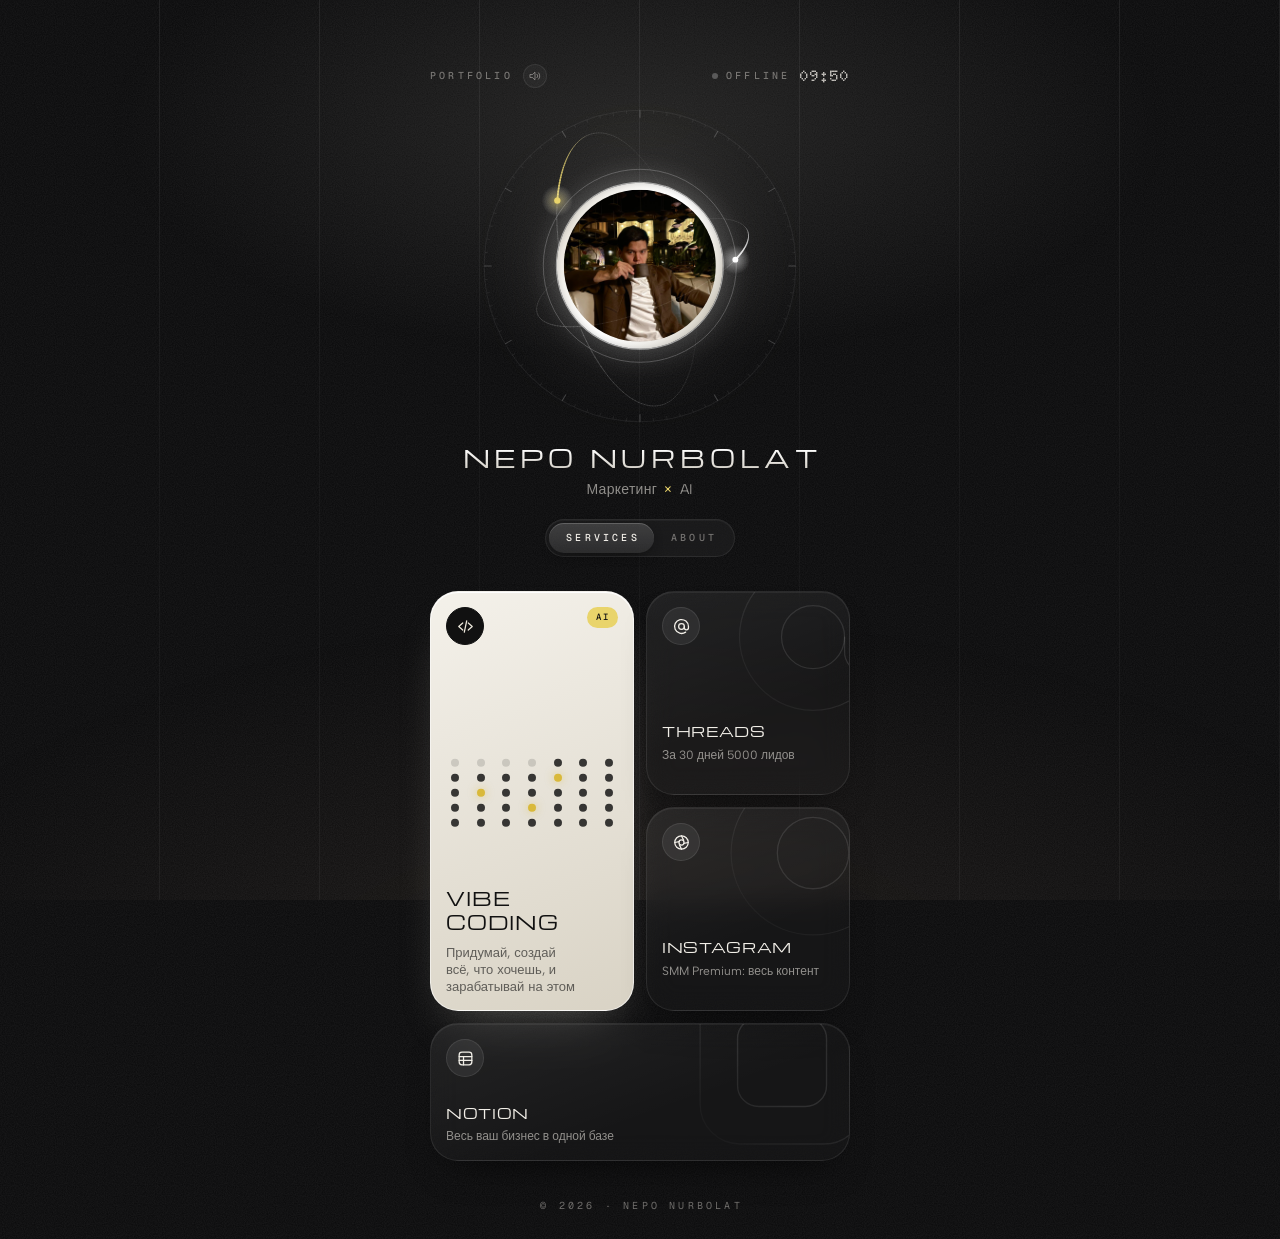
==== public/index.html @ 832c1e60 "Add Cloudflare static-assets config, move site to public/ Co-Authored-By: Claude Opus 5.5 <noreply@a" ====
<!DOCTYPE html>
<html lang="en">
<head>
<meta charset="utf-8">
<meta name="viewport" content="width=device-width, initial-scale=1, viewport-fit=cover">
<meta name="theme-color" content="#0a0a0b">
<title>NEPO NURBOLAT</title>
<meta name="description" content="Маркетолог × визуал-инженер. Threads, Instagram, Notion и Vibe Coding — кейсы, услуги и цены.">
<meta property="og:title" content="NEPO NURBOLAT — маркетинг × AI">
<meta property="og:description" content="Threads, Instagram, Notion и Vibe Coding. Кейсы: Jeweltas, Sultan Cafe, PSN Market, Alem Games.">
<meta name="apple-mobile-web-app-capable" content="yes">
<meta name="apple-mobile-web-app-status-bar-style" content="black-translucent">
<link rel="preconnect" href="https://fonts.googleapis.com">
<link rel="preconnect" href="https://fonts.gstatic.com" crossorigin>
<link href="https://fonts.googleapis.com/css2?family=Doto:wght@600;800&display=swap" rel="stylesheet">
<link href="https://fonts.googleapis.com/css2?family=Albert+Sans:wght@400;500&family=Geist+Mono:wght@400;500&family=Michroma&family=Unbounded:wght@300;400&display=swap" rel="stylesheet">
<style>
  :root{
    --bg:#0a0a0b;
    --ink:#f2efe8;
    --ink-2:rgba(242,239,232,.56);
    --ink-3:rgba(242,239,232,.42);
    --line:rgba(255,255,255,.075);
    --cream:#ece7da;
    --gold:#e9d46b;
    --r:28px;
  }
  *{box-sizing:border-box;margin:0;padding:0}
  [hidden]{display:none!important}
  html,body{background:var(--bg);color:var(--ink)}
  body{
    font-family:"Albert Sans",system-ui,sans-serif;
    min-height:100svh;
    -webkit-font-smoothing:antialiased;
    overflow-x:hidden;
    -webkit-tap-highlight-color:transparent;
  }
  /* backdrop: vertical hairlines + warm glow + grain */
  .bg{position:fixed;inset:0;pointer-events:none;z-index:0}
  .bg::before{
    content:"";position:absolute;inset:0;
    background:
      radial-gradient(60% 38% at 50% 14%, rgba(236,231,218,.10), transparent 70%),
      radial-gradient(90% 60% at 50% 110%, rgba(110,92,78,.16), transparent 70%);
  }
  .bg::after{
    content:"";position:absolute;inset:0;
    background-image:repeating-linear-gradient(90deg, transparent 0 calc(12.5% - 1px), var(--line) calc(12.5% - 1px) 12.5%);
    mask-image:linear-gradient(180deg, rgba(0,0,0,.9), rgba(0,0,0,.35) 60%, rgba(0,0,0,.7));
    -webkit-mask-image:linear-gradient(180deg, rgba(0,0,0,.9), rgba(0,0,0,.35) 60%, rgba(0,0,0,.7));
  }
  .grain{
    position:fixed;inset:-50%;z-index:1;pointer-events:none;opacity:.07;
    background-image:url("data:image/svg+xml;utf8,<svg xmlns='http://www.w3.org/2000/svg' width='160' height='160'><filter id='n'><feTurbulence type='fractalNoise' baseFrequency='.9' numOctaves='2' stitchTiles='stitch'/><feColorMatrix values='0 0 0 0 1  0 0 0 0 1  0 0 0 0 1  0 0 0 1 0'/></filter><rect width='100%' height='100%' filter='url(%23n)'/></svg>");
  }

  main{
    position:relative;z-index:2;
    width:100%;max-width:460px;margin:0 auto;
    padding:calc(env(safe-area-inset-top) + 28px) 20px calc(env(safe-area-inset-bottom) + 28px);
    display:flex;flex-direction:column;align-items:center;
  }

  .topbar{
    width:100%;display:flex;justify-content:space-between;align-items:center;
    font:500 10px/1 "Geist Mono",monospace;letter-spacing:.32em;color:var(--ink-3);
    text-transform:uppercase;
  }
  .live{display:flex;align-items:center;gap:8px}
  .live i{width:6px;height:6px;border-radius:50%;background:var(--gold);box-shadow:0 0 10px var(--gold);animation:pulse 2.4s ease-in-out infinite;transition:background .4s, box-shadow .4s}
  .live.off i{background:rgba(255,255,255,.25);box-shadow:none;animation:none}
  .clock{font-family:"Doto","Geist Mono",monospace;font-weight:800;font-size:15px;letter-spacing:.06em;color:var(--ink);margin-left:2px;line-height:1}
  .clock b{font-weight:800;transition:opacity .2s}
  .clock b.dim{opacity:.2}
  @keyframes pulse{50%{opacity:.35}}

  /* ---------- orbit stage ---------- */
  .stage{
    position:relative;width:min(300px,82vw);aspect-ratio:1;margin:18px 0 6px;
  }
  .stage canvas{position:absolute;inset:0;width:100%;height:100%}
  #orbBack{z-index:1}
  #orbFront{z-index:3;pointer-events:none}
  .dial{position:absolute;inset:0;z-index:0;animation:spin 90s linear infinite;opacity:.9}
  @keyframes spin{to{transform:rotate(360deg)}}

  .halo{
    position:absolute;z-index:2;left:50%;top:50%;
    width:52%;aspect-ratio:1;transform:translate(-50%,-50%);
    border-radius:50%;
    padding:7px;
    background:conic-gradient(from 210deg, #ffffff, #e9e5dc 25%, #ffffff 50%, #d9d4c8 75%, #ffffff);
    box-shadow:
      0 0 0 1px rgba(255,255,255,.55),
      0 0 34px rgba(255,255,255,.28),
      0 0 90px rgba(236,231,218,.16),
      inset 0 0 6px rgba(0,0,0,.18);
  }
  .halo::after{ /* soft breathing bloom */
    content:"";position:absolute;inset:-14px;border-radius:50%;
    border:1px solid rgba(255,255,255,.22);
    animation:breathe 4.8s ease-in-out infinite;
  }
  @keyframes breathe{0%,100%{transform:scale(1);opacity:.7}50%{transform:scale(1.06);opacity:.15}}
  .avatar{
    width:100%;height:100%;border-radius:50%;display:block;object-fit:cover;
    box-shadow:inset 0 0 0 1px rgba(0,0,0,.25);
    background:#1a1a1a;
  }

  /* ---------- name ---------- */
  h1{
    font-family:"Michroma",sans-serif;font-weight:400;
    font-size:clamp(19px,5.6vw,24px);letter-spacing:.2em;
    text-align:center;line-height:1.3;margin-top:10px;
    padding-left:.2em; /* optical centre for tracking */
    background:linear-gradient(180deg,#ffffff 20%,#cfcac0);
    -webkit-background-clip:text;background-clip:text;color:transparent;
  }
  .tagline{margin-top:10px;font:400 14px/1 "Albert Sans",sans-serif;color:var(--ink-2);letter-spacing:.02em}
  .tagline span{color:var(--gold);margin:0 3px}
  .caption{
    margin-top:12px;font:400 10px/1 "Geist Mono",monospace;letter-spacing:.5em;
    color:var(--ink-3);text-transform:uppercase;padding-left:.5em;
  }

  /* ---------- tiles ---------- */
  .grid{
    width:100%;margin-top:34px;
    display:grid;grid-template-columns:1fr 1fr;gap:12px;
  }
  .tile{
    --x:50%;--y:50%;
    position:relative;aspect-ratio:1;border-radius:var(--r);
    padding:15px;display:flex;flex-direction:column;justify-content:space-between;
    text-decoration:none;color:var(--ink);overflow:hidden;isolation:isolate;
    background:linear-gradient(160deg, rgba(255,255,255,.075), rgba(255,255,255,.018) 60%);
    border:1px solid rgba(255,255,255,.085);
    box-shadow:inset 0 1px 0 rgba(255,255,255,.06), 0 20px 40px -24px rgba(0,0,0,.8);
    backdrop-filter:blur(14px);-webkit-backdrop-filter:blur(14px);
    transition:transform .35s cubic-bezier(.2,.8,.2,1), border-color .35s, background .35s;
    opacity:0;transform:translateY(14px);
  }
  .tile.in{opacity:1;transform:none;transition:opacity .7s ease, transform .7s cubic-bezier(.2,.8,.2,1), border-color .35s}
  .tile::before{ /* pointer spotlight */
    content:"";position:absolute;inset:0;z-index:-1;opacity:0;transition:opacity .35s;
    background:radial-gradient(180px circle at var(--x) var(--y), rgba(255,255,255,.10), transparent 60%);
  }
  .tile:hover::before{opacity:1}
  .tile:hover{border-color:rgba(255,255,255,.18)}
  .tile:active{transform:scale(.97);transition-duration:.12s}
  .tile:focus-visible{outline:1px solid var(--gold);outline-offset:3px}

  .t-top{display:flex;justify-content:space-between;align-items:flex-start}
  .ico{
    width:38px;height:38px;border-radius:50%;display:grid;place-items:center;
    background:rgba(255,255,255,.07);border:1px solid rgba(255,255,255,.09);
  }
  .ico svg{width:19px;height:19px;stroke:currentColor;fill:none;stroke-width:1.6;stroke-linecap:round;stroke-linejoin:round}
  .idx{font:500 9.5px/1 "Geist Mono",monospace;letter-spacing:.1em}

  .t-bot{display:flex;flex-direction:column;align-items:flex-start;position:relative}
  .desc{display:block;margin-top:7px;font:400 12px/1.32 "Albert Sans",sans-serif;color:var(--ink-2);text-wrap:balance;max-width:96%;min-height:2.64em}
  
  .pat{
    position:absolute;z-index:-1;pointer-events:none;
    width:104%;aspect-ratio:1;right:-34%;top:-30%;
    fill:none;stroke:rgba(255,255,255,.11);stroke-width:1.2;stroke-linecap:round;stroke-linejoin:round;
    -webkit-mask-image:radial-gradient(circle at 70% 30%, #000 42%, transparent 80%);
    mask-image:radial-gradient(circle at 70% 30%, #000 42%, transparent 80%);
    transition:transform 1s cubic-bezier(.2,.8,.2,1), stroke .5s;
  }
  .tile:hover .pat{transform:rotate(-6deg) scale(1.04);stroke:rgba(255,255,255,.2)}
  .tr{display:flex;align-items:center;gap:6px}
  .name{display:block;white-space:nowrap;font-family:"Michroma",sans-serif;font-size:clamp(11px,3.2vw,13.5px);letter-spacing:.05em;line-height:1.3;text-transform:uppercase}
  .go{
    flex:none;width:30px;height:30px;border-radius:50%;display:grid;place-items:center;
    border:1px solid rgba(255,255,255,.14);transition:transform .35s cubic-bezier(.2,.8,.2,1), background .35s;
  }
  .go svg{width:12px;height:12px;stroke:currentColor;stroke-width:1.6;fill:none}
  .tile:hover .go{transform:rotate(45deg);background:rgba(255,255,255,.08)}

  /* accent tile */
  /* bento */
  .tile.hero{grid-row:span 2;aspect-ratio:auto}
  .tile.hero .name{font-size:clamp(15px,4.6vw,19px);line-height:1.25;white-space:normal}
  .tile.hero .desc{font-size:13px;margin-top:10px}
  .matrix{
    position:absolute;left:15px;right:15px;top:50%;transform:translateY(-62%);
    display:grid;grid-template-columns:repeat(7,1fr);gap:7px;justify-items:center;pointer-events:none;
  }
  .matrix i{width:8px;height:8px;border-radius:50%;background:rgba(17,17,17,.14);transition:background .6s, box-shadow .6s}
  .matrix i.dk.on, .matrix i.on{background:#d9b93a;box-shadow:0 0 8px rgba(217,185,58,.55)}
  .matrix i.dk{background:rgba(17,17,17,.82)}
  .tile.wide{grid-column:span 2;aspect-ratio:auto;min-height:138px}
  .tile.wide .pat{width:56%;right:-12%;top:-58%}
  .tile.wide .desc{min-height:0}
  .tile.accent{
    background:linear-gradient(160deg,#f4f1ea,#d9d3c5);
    color:#111;border-color:rgba(255,255,255,.6);
    box-shadow:inset 0 1px 0 #fff, 0 24px 50px -24px rgba(236,231,218,.35);
  }
  .tile.accent .ico{background:#111;color:var(--cream);border-color:#111}
  .tile.accent .desc{color:rgba(17,17,17,.62)}
  .tile.accent .go{border-color:rgba(17,17,17,.2)}
  .tile.accent:hover .go{background:#111;color:var(--cream)}
  .tile.accent::before{background:radial-gradient(180px circle at var(--x) var(--y), rgba(255,255,255,.7), transparent 60%)}
  .pill{
    font:500 9px/1 "Geist Mono",monospace;letter-spacing:.14em;text-transform:uppercase;
    background:var(--gold);color:#111;padding:6px 9px;border-radius:99px;
  }


  /* ---------- segmented control ---------- */
  .seg{
    position:relative;margin-top:22px;display:inline-flex;padding:3px;border-radius:99px;
    background:rgba(255,255,255,.04);border:1px solid rgba(255,255,255,.08);
    box-shadow:inset 0 1px 0 rgba(255,255,255,.04);
    backdrop-filter:blur(14px);-webkit-backdrop-filter:blur(14px);
  }
  .seg button{
    position:relative;z-index:1;appearance:none;border:0;background:none;cursor:pointer;
    font:500 10px/1 "Geist Mono",monospace;letter-spacing:.32em;text-transform:uppercase;
    color:var(--ink-3);padding:10px 14px 10px calc(14px + .32em);border-radius:99px;
    transition:color .4s;
  }
  .seg button[aria-selected="true"]{color:var(--ink)}
  .seg button:focus-visible{outline:1px solid var(--gold);outline-offset:2px}
  .seg-thumb{
    position:absolute;z-index:0;top:3px;bottom:3px;left:0;border-radius:99px;
    background:linear-gradient(180deg,rgba(255,255,255,.16),rgba(255,255,255,.08));
    box-shadow:inset 0 1px 0 rgba(255,255,255,.18), 0 4px 14px -6px rgba(0,0,0,.8);
    transition:transform .5s cubic-bezier(.3,1.2,.4,1), width .5s cubic-bezier(.3,1.2,.4,1);
  }

  /* ---------- about ---------- */
  .about{width:100%;margin-top:34px}
  .grid.fade, .about.fade{animation:viewIn .55s cubic-bezier(.2,.8,.2,1) both}
  @keyframes viewIn{from{opacity:0;transform:translateY(10px) scale(.985)}to{opacity:1;transform:none}}
  .about-card{
    border-radius:var(--r);padding:22px 20px 20px;
    background:linear-gradient(160deg, rgba(255,255,255,.075), rgba(255,255,255,.018) 60%);
    border:1px solid rgba(255,255,255,.085);
    box-shadow:inset 0 1px 0 rgba(255,255,255,.06), 0 20px 40px -24px rgba(0,0,0,.8);
  }
  .a-label{font:500 10px/1 "Geist Mono",monospace;letter-spacing:.32em;text-transform:uppercase;color:var(--ink-3)}
  .a-text{margin-top:14px;font:400 15px/1.5 "Albert Sans",sans-serif;color:var(--ink);text-wrap:pretty}
  .minis{margin-top:20px;display:grid;grid-template-columns:repeat(4,1fr);gap:8px}
  .mini{
    aspect-ratio:1;border-radius:18px;display:flex;flex-direction:column;align-items:center;justify-content:center;gap:8px;
    text-decoration:none;color:var(--ink);
    background:rgba(255,255,255,.05);border:1px solid rgba(255,255,255,.08);
    transition:transform .3s cubic-bezier(.2,.8,.2,1), border-color .3s;
  }
  .mini svg{width:18px;height:18px;stroke:currentColor;fill:none;stroke-width:1.6;stroke-linecap:round;stroke-linejoin:round}
  .mini span{font:500 8.5px/1 "Geist Mono",monospace;letter-spacing:.12em;text-transform:uppercase;color:var(--ink-2)}
  .mini:hover{border-color:rgba(255,255,255,.2)}
  .mini:active{transform:scale(.94)}
  .mini.accent{background:linear-gradient(160deg,#f4f1ea,#d9d3c5);color:#111;border-color:rgba(255,255,255,.6)}
  .mini.accent span{color:rgba(17,17,17,.6)}


  /* ================= THREADS VIEW ================= */
  .tview{
    position:fixed;inset:0;z-index:20;overflow-y:auto;-webkit-overflow-scrolling:touch;
    color:var(--ink);font-family:"Albert Sans",system-ui,sans-serif;
    background:
      radial-gradient(60% 30% at 50% 0%, rgba(236,231,218,.08), transparent 70%),
      repeating-linear-gradient(90deg, transparent 0 calc(12.5% - 1px), rgba(255,255,255,.045) calc(12.5% - 1px) 12.5%),
      var(--bg);
    animation:tvIn .45s ease both;
  }
  .tview.out{animation:tvOut .4s cubic-bezier(.4,0,.6,1) both}
  @keyframes tvIn{from{opacity:0}to{opacity:1}}
  @keyframes tvOut{to{opacity:0;transform:scale(1.03)}}
  body.locked{overflow:hidden}
  .tv-inner{max-width:460px;margin:0 auto;padding:0 20px}

  .tv-top{display:flex;align-items:center;gap:10px;padding-top:calc(env(safe-area-inset-top) + 24px)}
  .tv-back,.tv-plus{
    flex:none;width:46px;height:46px;border-radius:50%;display:grid;place-items:center;cursor:pointer;color:var(--ink);
    background:rgba(255,255,255,.05);border:1px solid rgba(255,255,255,.09);
    box-shadow:inset 0 1px 0 rgba(255,255,255,.05);
    backdrop-filter:blur(14px);-webkit-backdrop-filter:blur(14px);transition:transform .2s;
  }
  .tv-plus{background:linear-gradient(160deg,#f4f1ea,#d9d3c5);color:#111;border-color:rgba(255,255,255,.6);box-shadow:inset 0 1px 0 #fff}
  .tv-back:active,.tv-plus:active{transform:scale(.92)}
  .tv-back svg,.tv-plus svg,.tv-search svg{width:18px;height:18px;stroke:currentColor;fill:none;stroke-width:1.7;stroke-linecap:round;stroke-linejoin:round}
  .tv-search{
    flex:1;min-width:0;display:flex;align-items:center;gap:10px;height:46px;padding:0 16px;border-radius:99px;
    background:rgba(255,255,255,.05);border:1px solid rgba(255,255,255,.09);color:var(--ink-3);
    backdrop-filter:blur(14px);-webkit-backdrop-filter:blur(14px);
  }
  .tv-search input{flex:1;min-width:0;background:none;border:0;outline:0;color:var(--ink);font:400 15px "Albert Sans",sans-serif}
  .tv-search input::placeholder{color:var(--ink-3)}

  .tv-hero{
    position:relative;overflow:hidden;isolation:isolate;margin-top:16px;
    border-radius:var(--r);padding:22px 20px 20px;
    background:linear-gradient(160deg, rgba(255,255,255,.075), rgba(255,255,255,.018) 60%);
    border:1px solid rgba(255,255,255,.085);
    box-shadow:inset 0 1px 0 rgba(255,255,255,.06), 0 20px 40px -24px rgba(0,0,0,.8);
  }
  .tv-hero{background:#111112}
  .tv-hero::before{ /* glass sheen on an opaque base: background lines don't show through */
    content:"";position:absolute;inset:0;z-index:-1;border-radius:inherit;
    background:linear-gradient(160deg, rgba(255,255,255,.07), rgba(255,255,255,.012) 60%);
  }
  .tv-hero .pat{width:72%;right:-20%;top:-26%;opacity:.55}
  .tv-kicker,.tv-meta{position:relative}
  .liquid{position:absolute;inset:0;z-index:-2;overflow:hidden;border-radius:inherit;filter:blur(44px)}
  .liquid b{position:absolute;border-radius:50%;mix-blend-mode:screen;will-change:transform}
  .liquid b:nth-child(1){width:70%;height:70%;left:-15%;top:-20%;background:rgba(236,231,218,.09);animation:blobA 22s ease-in-out infinite}
  .liquid b:nth-child(2){width:55%;height:60%;right:-10%;top:10%;background:rgba(233,212,107,.07);animation:blobB 26s ease-in-out infinite}
  .liquid b:nth-child(3){width:65%;height:55%;left:20%;bottom:-25%;background:rgba(140,112,90,.2);animation:blobC 30s ease-in-out infinite}
  .liquid b:nth-child(4){width:35%;height:35%;left:45%;top:35%;background:rgba(255,255,255,.04);animation:blobB 18s ease-in-out infinite reverse}
  @keyframes blobA{0%,100%{transform:translate(0,0) scale(1)}33%{transform:translate(30%,18%) scale(1.15)}66%{transform:translate(8%,40%) scale(.9)}}
  @keyframes blobB{0%,100%{transform:translate(0,0) scale(1)}40%{transform:translate(-40%,30%) scale(1.2)}75%{transform:translate(-15%,-10%) scale(.85)}}
  @keyframes blobC{0%,100%{transform:translate(0,0) scale(1)}30%{transform:translate(-25%,-30%) scale(1.1)}70%{transform:translate(20%,-12%) scale(1.25)}}
  @media (prefers-reduced-motion:reduce){.liquid b{animation:none}}
  .t-list{margin-top:7px;padding:0;list-style:none;display:flex;flex-direction:column;gap:10px}
  .t-list li{position:relative;padding-left:16px;font-size:15px;line-height:1.5;color:rgba(242,239,232,.86)}
  .t-list li::before{content:"";position:absolute;left:0;top:.62em;width:6px;height:6px;border-radius:50%;background:var(--gold)}
  .tv-kicker{display:flex;align-items:center;gap:8px;font:500 10px/1 "Geist Mono",monospace;letter-spacing:.32em;text-transform:uppercase;color:var(--ink-3)}
  .tv-kicker i{width:6px;height:6px;border-radius:50%;background:var(--gold);box-shadow:0 0 10px var(--gold);animation:pulse 2.4s ease-in-out infinite}
  .tv-title{position:relative;margin-top:56px;font-family:"Michroma","Unbounded",sans-serif;font-weight:400;font-size:clamp(26px,8vw,34px);line-height:1.2;letter-spacing:.04em;text-transform:uppercase;color:var(--ink)}
  .tv-title span{display:block;color:var(--ink-3)}
  .tv-meta{margin-top:22px;display:flex;align-items:center;gap:10px 12px;flex-wrap:wrap}
  .tv-stack{flex:none;display:flex}
  .tv-stack img{width:28px;height:28px;border-radius:50%;object-fit:cover;border:1.5px solid #111112;box-shadow:0 0 0 1px rgba(255,255,255,.18);margin-left:-8px;background:#1a1a1a}
  .tv-stack img:first-child{margin-left:0}
  .tv-count{display:flex;align-items:center;gap:7px;white-space:nowrap;font:500 9.5px/1 "Geist Mono",monospace;letter-spacing:.08em;text-transform:uppercase;color:var(--ink-2)}
  .tv-count i{width:4px;height:4px;border-radius:50%;background:var(--gold)}

  .tv-feed{margin-top:8px;padding-bottom:calc(env(safe-area-inset-bottom) + 34px)}
  .t-post{display:flex;gap:14px;padding:22px 0 18px;border-bottom:1px solid var(--line)}
  .t-av{position:relative;flex:none;width:44px;height:44px}
  .t-av img{width:100%;height:100%;border-radius:50%;object-fit:cover;display:block;border:2px solid #f2efe8;box-shadow:0 0 14px rgba(255,255,255,.14);background:#1a1a1a}
  .t-av em{position:absolute;right:-4px;bottom:-4px;width:18px;height:18px;border-radius:50%;display:grid;place-items:center;
    background:linear-gradient(160deg,#f4f1ea,#d9d3c5);border:2px solid var(--bg);font:600 12px/1 "Albert Sans";color:#111;font-style:normal}
  .t-body{flex:1;min-width:0}
  .t-body header{display:flex;align-items:baseline;gap:9px}
  .t-body header b{font-size:15px;font-weight:500;color:var(--ink)}
  .t-body header span{font:400 11px/1 "Geist Mono",monospace;letter-spacing:.06em;color:var(--ink-3)}
  .t-more{margin-left:auto;background:none;border:0;color:var(--ink-3);font-size:11px;letter-spacing:1px;cursor:pointer}
  .t-body p{margin-top:7px;font-size:15px;line-height:1.5;color:rgba(242,239,232,.86)}
  .t-body p.t-tags{margin-top:10px;font:400 11.5px/1.4 "Geist Mono",monospace;letter-spacing:.04em;color:var(--ink-3)}
  .t-media{display:flex;gap:10px;margin:14px -20px 0 0;padding-right:20px;overflow-x:auto;scrollbar-width:none;scroll-snap-type:x mandatory}
  .t-media::-webkit-scrollbar{display:none}
  .m-card{
    flex:none;width:150px;height:190px;border-radius:22px;scroll-snap-align:start;
    display:flex;align-items:center;justify-content:center;gap:6px;overflow:hidden;position:relative;
    background:linear-gradient(160deg, rgba(255,255,255,.075), rgba(255,255,255,.018) 60%);
    border:1px solid rgba(255,255,255,.085);
  }
  .m-card.duo{width:176px}
  .m-card.dark{flex-direction:column}
  .ph{width:104px;height:160px;border-radius:18px;background:#f2efe8;border:3px solid #0a0a0b;padding:9px 7px;display:flex;flex-direction:column;gap:6px;color:#111;transform:rotate(-4deg);overflow:hidden;box-shadow:0 14px 30px -12px rgba(0,0,0,.8)}
  .ph.sm{width:68px;height:124px;border-width:2px;border-radius:13px;padding:6px 5px;transform:none}
  .ph-row{display:flex;gap:4px;min-width:0;flex:none;align-items:flex-start}
  .ph-stat{flex:1;min-width:0;overflow:hidden;background:#fff;border-radius:8px;padding:5px}
  .ph-stat b{display:block;line-height:1.1;font-size:13px;font-weight:600;font-family:"Michroma",sans-serif;font-weight:400}
  .ph.sm .ph-stat{padding:4px}
  .ph.sm .ph-stat b{font-size:8px}
  .ph-task{display:flex;align-items:center;gap:4px;background:#fff;border-radius:7px;padding:5px}
  .ph-task i{width:5px;height:5px;border-radius:50%;flex:none}
  .ph-task span{font-size:5.5px;line-height:1.2}
  .ph-nav{margin-top:auto;display:flex;align-items:center;gap:6px;background:#fff;border-radius:9px;padding:4px 6px}
  .ph-nav span{width:6px;height:6px;border-radius:2px;background:#d9d3c5}
  .ph-nav em{margin-left:auto;width:13px;height:13px;border-radius:50%;background:#111;color:#f2efe8;font-size:8px;font-style:normal;display:grid;place-items:center}
  .m-pill{position:absolute;top:20px;left:14px;right:14px;padding:9px 10px;border-radius:12px;background:rgba(255,255,255,.06);border:1px solid rgba(255,255,255,.08);font:500 9px/1 "Geist Mono",monospace;letter-spacing:.1em;text-transform:uppercase;color:var(--ink-2)}
  .m-glow{position:absolute;bottom:-30px;left:10px;right:10px;height:90px;border-radius:24px}
  .m-glow.pink{background:linear-gradient(160deg,#f4f1ea,#d9d3c5)}
  .m-glow.lime{background:linear-gradient(160deg,#f1dd7a,#c9a92e);bottom:-20px;height:120px}
  .m-dots{display:flex;gap:6px}
  .m-dots i{width:9px;height:9px;border-radius:50%;border:1px solid rgba(255,255,255,.3)}
  .m-dots i.on{background:var(--gold);border-color:var(--gold);box-shadow:0 0 8px rgba(233,212,107,.6)}
  .m-card small{font:500 9px/1 "Geist Mono",monospace;letter-spacing:.14em;text-transform:uppercase;color:var(--ink-3);margin-top:12px}

  .ph-h{display:flex;align-items:baseline;justify-content:space-between;gap:4px;padding:0 2px}
  .ph-h b{font:400 8px/1.2 "Michroma","Unbounded",sans-serif;letter-spacing:.02em}
  .ph-h span{font:500 5.5px/1 "Geist Mono",monospace;color:#8a8478;text-transform:uppercase;letter-spacing:.08em}
  .ph-stat small{display:block;margin-top:2px;font:500 5.5px/1.1 "Geist Mono",monospace;color:#8a8478;text-transform:uppercase;letter-spacing:.04em}
  .ph-task em{flex:none;width:7px;height:7px;border-radius:2px;border:1px solid #c9c2b2;font-size:5px;line-height:6px;text-align:center;font-style:normal;color:#111}
  .ph-task.done em{background:#e9d46b;border-color:#e9d46b}
  .ph-task.done span{color:#8a8478}
  .ph-post{display:flex;gap:4px;align-items:center}
  .ph-ava{width:12px;height:12px;border-radius:50%;background:linear-gradient(135deg,#6e5c4e,#111);flex:none;box-shadow:0 0 0 1px #fff}
  .ph-post div{flex:1;display:flex;flex-direction:column;gap:2px}
  .ph-post i,.ph-lines i{display:block;height:3px;border-radius:2px;background:#d9d3c5}
  .ph-post i.s,.ph-lines i.s{width:60%}
  .ph-lines{display:flex;flex-direction:column;gap:3px;padding:2px 1px}
  .ph-bub{max-width:88%;padding:4px 5px;border-radius:7px;font-size:5.5px;line-height:1.25}
  .ph-bub.in{background:#fff;align-self:flex-start;border-bottom-left-radius:2px}
  .ph-bub.out{background:#111;color:#f2efe8;align-self:flex-end;border-bottom-right-radius:2px}
  .ph-cal{display:grid;grid-template-columns:repeat(6,1fr);gap:4px;padding:6px 4px;background:#fff;border-radius:8px;justify-items:center}
  .ph-cal i{width:7px;height:7px;border-radius:50%;background:#e7e2d6}
  .ph-cal i.on{background:#111}
  .ph-cal i.on:nth-child(22){background:#e9d46b;box-shadow:0 0 5px rgba(233,212,107,.8)}
  .m-card.stat{flex-direction:column;align-items:flex-start;justify-content:flex-end;padding:18px;width:150px;
    background:linear-gradient(160deg,#f4f1ea,#d9d3c5);border-color:rgba(255,255,255,.6);color:#111}
  .m-card.stat b{font:400 26px/1 "Michroma",sans-serif;letter-spacing:.01em}
  .m-card.stat span{margin-top:8px;font:500 9px/1.35 "Geist Mono",monospace;letter-spacing:.1em;text-transform:uppercase;color:rgba(17,17,17,.6)}

  @property --ang{syntax:'<angle>';inherits:false;initial-value:0deg}
  .tv-btns{position:relative;margin-top:22px;display:grid;grid-template-columns:1fr 1fr;gap:8px}
  .hb{
    position:relative;isolation:isolate;display:flex;align-items:center;gap:10px;
    height:50px;padding:0 14px;border-radius:16px;cursor:pointer;
    font:500 14px/1 "Albert Sans",sans-serif;color:var(--ink);text-align:left;
    background:rgba(255,255,255,.045);
    border:1px solid rgba(255,255,255,.07);
    box-shadow:inset 0 1px 0 rgba(255,255,255,.06);
    transition:transform .2s cubic-bezier(.2,.8,.2,1), box-shadow .3s, background .3s;
  }
  .hb::before{ /* travelling light along the border */
    content:"";position:absolute;inset:-1px;border-radius:inherit;padding:1px;z-index:-1;
    background:conic-gradient(from var(--ang), transparent 0 72%, rgba(233,212,107,.0) 75%, rgba(233,212,107,.5) 84%, rgba(255,255,255,.55) 86%, rgba(233,212,107,0) 92%, transparent);
    -webkit-mask:linear-gradient(#000 0 0) content-box, linear-gradient(#000 0 0);-webkit-mask-composite:xor;
    mask:linear-gradient(#000 0 0) content-box exclude, linear-gradient(#000 0 0);
    animation:hbSpin 8s linear infinite;animation-delay:var(--d,0s);
  }
  @keyframes hbSpin{to{--ang:360deg}}
  .hb svg{flex:none;width:16px;height:16px;stroke:rgba(233,212,107,.85);fill:none;stroke-width:1.6;stroke-linecap:round;stroke-linejoin:round}
  .hb:hover{background:rgba(255,255,255,.07)}
  .hb:active{transform:scale(.96);background:rgba(255,255,255,.09)}
  .hb:focus-visible{outline:1px solid var(--gold);outline-offset:2px}
  .t-post.flash{animation:postFlash 1.4s ease}
  @keyframes postFlash{0%{background:rgba(233,212,107,.0)}25%{background:rgba(233,212,107,.07)}100%{background:rgba(233,212,107,0)}}
  @media (prefers-reduced-motion:reduce){.hb::before{animation:none}}
  .t-chip{display:inline-flex;margin-top:9px;padding:5px 9px;border-radius:99px;font:500 9.5px/1 "Geist Mono",monospace;letter-spacing:.12em;text-transform:uppercase;color:var(--gold);border:1px solid rgba(233,212,107,.32);background:rgba(233,212,107,.06)}
  .t-media.rev .rev-card{width:200px;height:320px;border-radius:20px}
  .plans{margin-top:14px;display:grid;grid-template-columns:1fr 1fr;gap:8px}
  .plan{position:relative;border-radius:20px;padding:14px 13px 13px;display:flex;flex-direction:column;overflow:hidden;
    background:linear-gradient(160deg, rgba(255,255,255,.075), rgba(255,255,255,.018) 60%), #121213;border:1px solid rgba(255,255,255,.09);
    box-shadow:inset 0 1px 0 rgba(255,255,255,.06), 0 18px 36px -20px rgba(0,0,0,.9)}
  .plan.main{background:linear-gradient(160deg,#f4f1ea,#d9d3c5);color:#111;border-color:rgba(255,255,255,.6);box-shadow:inset 0 1px 0 #fff, 0 22px 44px -22px rgba(236,231,218,.35)}
  .plan-top{display:flex;justify-content:space-between;align-items:flex-start;gap:6px;min-height:24px}
  .plan-top span{font:500 8.5px/1.2 "Geist Mono",monospace;letter-spacing:.1em;text-transform:uppercase;color:var(--ink-3)}
  .plan-top em{font:500 8px/1 "Geist Mono",monospace;font-style:normal;letter-spacing:.06em;padding:4px 6px;border-radius:99px;background:rgba(255,255,255,.07);color:var(--ink-2)}
  .plan.main .plan-top span{color:rgba(17,17,17,.55)}
  .plan.main .plan-top em{background:#111;color:var(--gold)}
  .plan-price{margin-top:18px;display:flex;align-items:baseline;gap:4px;white-space:nowrap}
  .plan-price b{font:400 clamp(16px,4.9vw,20px)/1 "Michroma",sans-serif;letter-spacing:-.01em}
  .plan-price > span{font:500 12px/1 "Albert Sans",sans-serif;opacity:.6}
  .plan-per{margin-top:6px;font:500 9px/1 "Geist Mono",monospace;letter-spacing:.08em;text-transform:uppercase;color:var(--ink-3)}
  .plan.main .plan-per{color:rgba(17,17,17,.5)}
  .plan-dots{margin-top:14px;display:grid;grid-template-columns:repeat(10,1fr);gap:4px;justify-items:center}
  .plan-dots i{width:5px;height:5px;border-radius:50%;background:rgba(255,255,255,.12)}
  .plan-dots i.on{background:var(--gold);box-shadow:0 0 6px rgba(233,212,107,.5)}
  .plan.main .plan-dots i{background:rgba(17,17,17,.12)}
  .plan.main .plan-dots i.on{background:#111;box-shadow:none}
  .plan-stats{margin-top:14px;display:flex;flex-direction:column}
  .plan-stats div{display:flex;justify-content:space-between;align-items:baseline;padding:7px 0;border-top:1px solid rgba(255,255,255,.08)}
  .plan.main .plan-stats div{border-top-color:rgba(17,17,17,.1)}
  .plan-stats dt{font:500 8.5px/1 "Geist Mono",monospace;letter-spacing:.08em;text-transform:uppercase;color:var(--ink-3)}
  .plan.main .plan-stats dt{color:rgba(17,17,17,.5)}
  .plan-stats dd{font:500 12px/1 "Albert Sans",sans-serif}
  .t-actions{display:flex;align-items:center;gap:22px;margin-top:16px}
  .t-actions button{display:flex;align-items:center;gap:7px;background:none;border:0;color:var(--ink-2);cursor:pointer;font:400 12px/1 "Geist Mono",monospace;letter-spacing:.04em;padding:0}
  .t-actions svg{width:20px;height:20px;stroke:currentColor;fill:none;stroke-width:1.5;stroke-linecap:round;stroke-linejoin:round;transition:transform .25s cubic-bezier(.3,1.6,.5,1)}
  .t-like.on{color:var(--gold)}
  .t-like.on svg{fill:var(--gold);transform:scale(1.15)}


  .rev-card{flex:none;border-radius:22px;overflow:hidden;scroll-snap-align:start;cursor:zoom-in;padding:0;background:#111;border:1px solid rgba(255,255,255,.1);box-shadow:0 18px 36px -18px rgba(0,0,0,.9);transition:transform .25s cubic-bezier(.2,.8,.2,1)}
  .rev-card:active{transform:scale(.97)}
  .rev-card img{width:100%;height:100%;object-fit:cover;object-position:top;display:block}
  .rev-card.fit{display:grid;place-items:center;background:#0d0d0e}
  .rev-card.fit img{height:auto;object-fit:contain}
  @keyframes fadeIn{from{opacity:0}}
  .lb-x{width:38px;height:38px;border-radius:50%;display:grid;place-items:center;cursor:pointer;color:var(--ink);border:1px solid rgba(255,255,255,.09)}
  .lb-x svg{width:16px;height:16px;stroke:currentColor;stroke-width:1.8;fill:none;stroke-linecap:round}
  .lb{position:fixed;inset:0;z-index:40;background:rgba(0,0,0,.92);animation:fadeIn .25s ease both}
  .lb-x{position:fixed;top:calc(env(safe-area-inset-top) + 16px);right:16px;z-index:2;background:rgba(30,30,32,.8)}
  .lb-scroll{position:absolute;inset:0;overflow-y:auto;display:flex;justify-content:center;padding:calc(env(safe-area-inset-top) + 66px) 14px 30px}
  .lb-scroll img{width:100%;max-width:460px;height:auto;align-self:flex-start;border-radius:18px}


  /* ---------- rolling numbers ---------- */
  .roll{display:inline-flex;align-items:flex-start;height:1.1em;line-height:1.1em;overflow:hidden;vertical-align:bottom}
  .roll .d{display:inline-block;height:1.1em;overflow:hidden}
  .roll .strip{display:flex;flex-direction:column;will-change:transform}
  .roll .strip span{display:block;height:1.1em;line-height:1.1em;text-align:center}
  .roll .sp{display:inline-block;width:.22em}
  .plan-price b{font-size:clamp(18px,5.4vw,22px)}
  .plan.trial .plan-price b{color:#f3e6a6;filter:drop-shadow(0 0 9px rgba(233,212,107,.45))}
  
  .plan::after{
    content:"";position:absolute;top:-40%;bottom:-40%;width:45%;left:-60%;pointer-events:none;
    background:linear-gradient(105deg,transparent,rgba(255,255,255,.55),transparent);transform:skewX(-12deg);opacity:0;
  }
  .plan.trial::after{background:linear-gradient(105deg,transparent,rgba(233,212,107,.22),transparent)}
  .plans.is-on .plan::after{animation:sheen 6s 1.2s ease-in-out infinite}
  .plans.is-on .plan.trial::after{animation-delay:1.5s}
  @keyframes sheen{0%{left:-60%;opacity:1}22%{left:130%;opacity:1}23%,100%{left:130%;opacity:0}}

  /* ---------- buy button ---------- */
  .buy{
    position:relative;isolation:isolate;margin-top:12px;width:100%;height:56px;border-radius:18px;cursor:pointer;
    display:flex;align-items:center;justify-content:center;gap:10px;
    font:600 16px/1 "Albert Sans",sans-serif;letter-spacing:.02em;color:#111;
    background:linear-gradient(180deg,#f7f5ef,#d9d3c5);border:1px solid rgba(255,255,255,.7);
    box-shadow:inset 0 1px 0 #fff, 0 0 0 4px rgba(233,212,107,.08), 0 16px 34px -14px rgba(233,212,107,.45);
    animation:buyGlow 2.8s ease-in-out infinite;transition:transform .2s cubic-bezier(.2,.8,.2,1);
  }
  .buy::before{
    content:"";position:absolute;inset:-2px;border-radius:20px;padding:2px;z-index:-1;
    background:conic-gradient(from var(--ang), transparent 0 60%, rgba(233,212,107,.0) 64%, #e9d46b 78%, #fff 82%, rgba(233,212,107,0) 92%, transparent);
    -webkit-mask:linear-gradient(#000 0 0) content-box, linear-gradient(#000 0 0);-webkit-mask-composite:xor;
    mask:linear-gradient(#000 0 0) content-box exclude, linear-gradient(#000 0 0);
    animation:hbSpin 3.2s linear infinite;
  }
  .buy svg{width:18px;height:18px;stroke:currentColor;stroke-width:1.8;fill:none;stroke-linecap:round;stroke-linejoin:round;transition:transform .3s}
  .buy:hover svg{transform:translateX(3px)}
  .buy:active{transform:scale(.97)}
  @keyframes buyGlow{50%{box-shadow:inset 0 1px 0 #fff, 0 0 0 6px rgba(233,212,107,.12), 0 18px 40px -12px rgba(233,212,107,.65)}}

  /* ---------- sheet ---------- */
  .sheet{position:fixed;inset:0;z-index:25}
  .sheet-bd{position:absolute;inset:0;background:rgba(0,0,0,.55);backdrop-filter:blur(6px);-webkit-backdrop-filter:blur(6px);animation:fadeIn .35s ease both}
  .sheet-panel{
    position:absolute;left:0;right:0;bottom:0;margin:0 auto;max-width:460px;max-height:92svh;overflow-y:auto;overscroll-behavior:contain;
    border-radius:30px 30px 0 0;padding:10px 20px calc(env(safe-area-inset-bottom) + 24px);
    background:linear-gradient(180deg,#161617,#0e0e0f);border:1px solid rgba(255,255,255,.08);border-bottom:0;
    box-shadow:0 -30px 60px -20px rgba(0,0,0,.8), inset 0 1px 0 rgba(255,255,255,.06);
    animation:sheetUp .55s cubic-bezier(.2,.9,.2,1) both;
  }
  .sheet.out .sheet-panel{animation:sheetDown .35s cubic-bezier(.4,0,.6,1) both}
  .sheet.out .sheet-bd{animation:fadeOut .35s ease both}
  @keyframes sheetUp{from{transform:translateY(100%)}to{transform:none}}
  @keyframes sheetDown{to{transform:translateY(100%)}}
  @keyframes fadeOut{to{opacity:0}}
  .sheet-grab{width:40px;height:4px;border-radius:4px;background:rgba(255,255,255,.18);margin:0 auto 8px}
  .sheet-head{display:flex;align-items:center;justify-content:space-between;padding:8px 0 4px}
  .sheet-x{width:38px;height:38px;border-radius:50%;display:grid;place-items:center;cursor:pointer;color:var(--ink);background:rgba(255,255,255,.06);border:1px solid rgba(255,255,255,.09)}
  .sheet-x svg{width:16px;height:16px;stroke:currentColor;stroke-width:1.8;fill:none;stroke-linecap:round}
  .buy-opts{margin-top:16px;display:flex;flex-direction:column;gap:10px}
  .opt{
    position:relative;overflow:hidden;display:grid;grid-template-columns:1fr auto;gap:14px 10px;align-items:end;
    padding:18px;border-radius:22px;text-decoration:none;color:var(--ink);
    background:linear-gradient(160deg, rgba(255,255,255,.075), rgba(255,255,255,.018) 60%), #121213;border:1px solid rgba(255,255,255,.09);
    transition:transform .2s cubic-bezier(.2,.8,.2,1);
    animation:optIn .6s cubic-bezier(.2,.9,.2,1) both;
  }
  .opt:nth-child(2){animation-delay:.08s}
  @keyframes optIn{from{opacity:0;transform:translateY(16px)}}
  .opt:active{transform:scale(.97)}
  .opt.main{background:linear-gradient(160deg,#f4f1ea,#d9d3c5);color:#111;border-color:rgba(255,255,255,.6)}
  .opt-l{display:flex;flex-direction:column;gap:7px}
  .opt-k{font:500 9px/1 "Geist Mono",monospace;letter-spacing:.12em;text-transform:uppercase;color:var(--gold)}
  .opt.main .opt-k{color:rgba(17,17,17,.5)}
  .opt-l b{font:400 15px/1.2 "Michroma","Unbounded",sans-serif;letter-spacing:.02em}
  .opt-l small{font:500 10px/1 "Geist Mono",monospace;letter-spacing:.08em;text-transform:uppercase;color:var(--ink-3)}
  .opt.main .opt-l small{color:rgba(17,17,17,.5)}
  .opt-r{display:flex;align-items:baseline;gap:4px;white-space:nowrap}
  .opt-r b{font:400 24px/1 "Michroma",sans-serif}
  .opt:not(.main) .opt-r b{color:#f3e6a6;filter:drop-shadow(0 0 9px rgba(233,212,107,.45))}
  .opt-r > span{font:500 13px/1 "Albert Sans",sans-serif;opacity:.6}
  .opt-go{grid-column:1/-1;display:flex;align-items:center;justify-content:space-between;padding-top:12px;border-top:1px solid rgba(255,255,255,.08);
    font:500 10px/1 "Geist Mono",monospace;letter-spacing:.12em;text-transform:uppercase;color:var(--ink-2)}
  .opt.main .opt-go{border-top-color:rgba(17,17,17,.1);color:rgba(17,17,17,.7)}
  .opt-go svg{width:16px;height:16px;stroke:currentColor;stroke-width:1.8;fill:none;stroke-linecap:round;stroke-linejoin:round}
  .buy-note{margin-top:14px;text-align:center;font:500 9.5px/1 "Geist Mono",monospace;letter-spacing:.1em;text-transform:uppercase;color:var(--ink-3)}
  @media (prefers-reduced-motion:reduce){.buy,.buy::before,.plans.is-on .plan::after{animation:none}}


  /* ---------- choreography ---------- */
  main{transition:transform .6s cubic-bezier(.2,.9,.2,1), opacity .5s ease, filter .5s ease}
  body.pushed main{transform:scale(.93);opacity:0;filter:blur(6px)}
  .tile.tapped{transform:scale(.95)!important;transition:transform .18s ease!important}
  @keyframes rise{from{opacity:0;transform:translateY(18px);filter:blur(6px)}to{opacity:1;transform:none;filter:none}}
  @keyframes heroIn{from{opacity:0;transform:translateY(28px) scale(.94);filter:blur(12px)}to{opacity:1;transform:none;filter:none}}
  @keyframes dropIn{from{opacity:0;transform:translateY(-14px)}to{opacity:1;transform:none}}
  .tview.enter .tv-top{animation:dropIn .7s cubic-bezier(.2,.9,.2,1) .08s both}
  .tview.enter .tv-hero{animation:heroIn 1s cubic-bezier(.16,1,.3,1) .16s both}
  .tview.enter .tv-kicker{animation:rise .8s cubic-bezier(.16,1,.3,1) .42s both}
  .tview.enter .tv-title{animation:rise .9s cubic-bezier(.16,1,.3,1) .5s both}
  .tview.enter .tv-meta{animation:rise .8s cubic-bezier(.16,1,.3,1) .6s both}
  .tview.enter .hb{animation:rise .7s cubic-bezier(.16,1,.3,1) both;animation-delay:calc(.68s + var(--k,0)*.06s)}
  .tview.enter .t-post{animation:rise .9s cubic-bezier(.16,1,.3,1) both;animation-delay:calc(.95s + var(--i,0)*.12s)}
  @media (prefers-reduced-motion:reduce){.tview.enter *{animation-duration:.01s!important;animation-delay:0s!important}}

  /* ---------- sound toggle ---------- */
  .tb-left{display:flex;align-items:center;gap:10px}
  .snd-mini{width:24px;height:24px;border-radius:50%;display:grid;place-items:center;cursor:pointer;color:var(--ink-3);background:rgba(255,255,255,.04);border:1px solid rgba(255,255,255,.08);padding:0}
  .snd-toggle svg{width:14px;height:14px;stroke:currentColor;fill:none;stroke-width:1.7;stroke-linecap:round;stroke-linejoin:round}
  .tv-plus.snd-toggle svg{width:18px;height:18px}
  .snd-toggle .s-off{display:none}
  body.muted .snd-toggle .s-on{display:none}
  body.muted .snd-toggle .s-off{display:block}


  /* ================= INSTAGRAM VIEW ================= */
  .iview{z-index:21}
  .iv-inner{max-width:460px;margin:0 auto;padding:0 0 calc(env(safe-area-inset-bottom) + 120px)}
  .iv-head{display:flex;align-items:center;gap:10px;padding:calc(env(safe-area-inset-top) + 22px) 20px 0}
  .iv-back,.iv-btn{flex:none;width:46px;height:46px;border-radius:16px;display:grid;place-items:center;cursor:pointer;color:var(--ink);position:relative;
    background:rgba(255,255,255,.05);border:1px solid rgba(255,255,255,.09);box-shadow:inset 0 1px 0 rgba(255,255,255,.05);transition:transform .2s}
  .iv-back{border-radius:50%;width:42px;height:42px}
  .iv-back:active,.iv-btn:active{transform:scale(.92)}
  .iv-back svg,.iv-btn svg{width:19px;height:19px;stroke:currentColor;fill:none;stroke-width:1.7;stroke-linecap:round;stroke-linejoin:round}
  .iv-btn .dot{position:absolute;top:11px;right:12px;width:7px;height:7px;border-radius:50%;background:var(--gold);box-shadow:0 0 8px var(--gold);transition:transform .3s}
  .iv-btn.read .dot{transform:scale(0)}
  .iv-logo span{color:var(--gold)}
  .iv-wa{text-decoration:none;color:#111!important;background:linear-gradient(160deg,#f4f1ea,#d9d3c5)!important;border-color:rgba(255,255,255,.6)!important}
  .iv-logo{flex:1;font:400 clamp(22px,6.6vw,28px)/1 "Michroma",sans-serif;letter-spacing:.01em;color:var(--ink)}
  .iv-acts{display:flex;gap:8px}

  .ig-stories{display:flex;gap:14px;overflow-x:auto;padding:24px 20px 6px;scrollbar-width:none}
  .ig-stories::-webkit-scrollbar{display:none}
  .ig-story{flex:none;position:relative;display:flex;flex-direction:column;align-items:center;gap:9px;background:none;border:0;cursor:pointer;color:var(--ink-2);padding:0}
  .ig-story .ring{width:76px;height:76px;border-radius:50%;padding:3px;display:block;
    background:conic-gradient(from 210deg,#f4f1ea,#e9d46b,#c9a92e,#f4f1ea);transition:transform .25s cubic-bezier(.2,.8,.2,1)}
  .ig-story .ring img{width:100%;height:100%;border-radius:50%;object-fit:cover;display:block;border:3px solid var(--bg)}
  
  
  .ig-story.seen .ring{background:rgba(255,255,255,.14)}
  .ig-story em{position:absolute;top:52px;right:-2px;width:26px;height:26px;border-radius:50%;display:grid;place-items:center;font:500 18px/1 "Albert Sans",sans-serif;font-style:normal;
    color:#111;background:linear-gradient(160deg,#f4f1ea,#d9d3c5);border:3px solid var(--bg)}
  .ig-story .nm{font:400 13.5px/1 "Albert Sans",sans-serif}
  .ig-story:active .ring{transform:scale(.93)}

  .ig-chips{display:flex;gap:8px;overflow-x:auto;padding:18px 20px 4px;scrollbar-width:none}
  .ig-chips::-webkit-scrollbar{display:none}
  .ig-chip{flex:none;display:flex;align-items:center;gap:8px;height:46px;padding:0 20px;border-radius:16px;cursor:pointer;
    font:400 15px/1 "Albert Sans",sans-serif;color:var(--ink-2);background:rgba(255,255,255,.045);border:1px solid rgba(255,255,255,.08);
    transition:background .35s, color .35s, transform .2s}
  .ig-chip svg{width:17px;height:17px;stroke:currentColor;fill:none;stroke-width:1.7;stroke-linejoin:round}
  .ig-chip.on{color:#111;background:linear-gradient(160deg,#f4f1ea,#d9d3c5);border-color:rgba(255,255,255,.6);box-shadow:inset 0 1px 0 #fff, 0 10px 24px -12px rgba(236,231,218,.45)}
  .ig-chip:active{transform:scale(.95)}

  .ig-feed{padding:18px 20px 0;display:flex;flex-direction:column;gap:14px}
  .ig-feed.swap .ig-card{animation:rise .6s cubic-bezier(.16,1,.3,1) both;animation-delay:calc(var(--k,0)*.08s)}
  .ig-card{position:relative;border-radius:30px;overflow:hidden;aspect-ratio:1/1.08;background:#111;border:1px solid rgba(255,255,255,.08);
    box-shadow:0 24px 50px -24px rgba(0,0,0,.9);cursor:pointer;transition:transform .3s cubic-bezier(.2,.8,.2,1)}
  .ig-card:active{transform:scale(.985)}
  .ig-photo{position:absolute;inset:0;width:100%;height:100%;object-fit:cover}
  .ig-card::after{content:"";position:absolute;inset:0;background:linear-gradient(180deg,rgba(0,0,0,.15),transparent 30%,transparent 60%,rgba(0,0,0,.45));pointer-events:none}
  .ig-badges{position:absolute;z-index:1;top:16px;left:16px;display:flex;flex-direction:column;gap:8px}
  .ig-b{width:66px;height:66px;border-radius:20px;display:flex;flex-direction:column;align-items:center;justify-content:center;gap:6px;
    background:rgba(16,16,17,.55);border:1px solid rgba(255,255,255,.14);backdrop-filter:blur(14px) saturate(140%);-webkit-backdrop-filter:blur(14px) saturate(140%);color:var(--ink)}
  .ig-b svg{width:18px;height:18px;stroke:currentColor;fill:none;stroke-width:1.6;stroke-linecap:round;stroke-linejoin:round}
  .ig-b i{font:500 10.5px/1 "Geist Mono",monospace;font-style:normal;letter-spacing:.04em}
  .ig-b.is-live{background:linear-gradient(160deg,#f1dd7a,#c9a92e);color:#111;border-color:rgba(255,255,255,.5);animation:livePulse 2.4s ease-in-out infinite}
  @keyframes livePulse{50%{box-shadow:0 0 0 6px rgba(233,212,107,.14), 0 0 24px rgba(233,212,107,.35)}}
  .ig-bar{position:absolute;z-index:1;left:12px;right:12px;bottom:12px;display:flex;align-items:center;gap:12px;padding:10px 10px 10px 10px;border-radius:24px;
    background:rgba(16,16,17,.62);border:1px solid rgba(255,255,255,.12);backdrop-filter:blur(16px) saturate(140%);-webkit-backdrop-filter:blur(16px) saturate(140%)}
  .ig-bar img{width:46px;height:46px;border-radius:50%;object-fit:cover;flex:none;border:1.5px solid #f2efe8}
  .ig-who{flex:1;min-width:0;display:flex;flex-direction:column;gap:5px}
  .ig-who b{font:500 16px/1.1 "Albert Sans",sans-serif;color:var(--ink);white-space:nowrap;overflow:hidden;text-overflow:ellipsis}
  .ig-who span{font:400 12.5px/1.1 "Albert Sans",sans-serif;color:var(--ink-3)}
  .ig-follow{flex:none;height:44px;padding:0 20px;border-radius:15px;cursor:pointer;font:600 14.5px/1 "Albert Sans",sans-serif;color:#111;
    background:linear-gradient(160deg,#f4f1ea,#d9d3c5);border:1px solid rgba(255,255,255,.6);box-shadow:inset 0 1px 0 #fff;transition:all .35s cubic-bezier(.2,.8,.2,1)}
  .ig-follow.on{background:rgba(255,255,255,.06);color:var(--ink);border-color:rgba(255,255,255,.14);box-shadow:none}
  .ig-follow:active{transform:scale(.94)}

  .ig-dock{position:fixed;z-index:3;left:50%;bottom:calc(env(safe-area-inset-bottom) + 16px);transform:translateX(-50%);display:flex;gap:6px;padding:6px;border-radius:24px;
    background:rgba(20,20,21,.72);border:1px solid rgba(255,255,255,.1);backdrop-filter:blur(18px) saturate(150%);-webkit-backdrop-filter:blur(18px) saturate(150%);
    box-shadow:0 20px 40px -14px rgba(0,0,0,.9), inset 0 1px 0 rgba(255,255,255,.06)}
  .ig-tab{width:64px;height:54px;border-radius:18px;display:flex;flex-direction:column;align-items:center;justify-content:center;gap:4px;cursor:pointer;color:var(--ink-2);background:transparent;border:0;transition:background .3s, color .3s, transform .2s}
  .ig-tab span{font:500 9.5px/1 "Albert Sans",sans-serif;letter-spacing:.02em}
  .ig-tab svg{width:20px;height:20px;stroke:currentColor;fill:none;stroke-width:1.6;stroke-linecap:round;stroke-linejoin:round}
  .ig-tab.on{color:#111;background:linear-gradient(160deg,#f4f1ea,#d9d3c5);box-shadow:inset 0 1px 0 #fff, 0 8px 20px -10px rgba(236,231,218,.5)}
  .ig-tab:active{transform:scale(.9)}

  .ig-viewer{position:fixed;inset:0;z-index:5;background:#050505;animation:fadeIn .3s ease both;overflow:hidden}
  .igv-bg{position:absolute;inset:-10%;background-size:cover;background-position:center;filter:blur(40px) brightness(.45);transform:scale(1.1)}
  .igv-bars{position:absolute;z-index:2;top:calc(env(safe-area-inset-top) + 12px);left:12px;right:12px;display:flex;gap:4px}
  .igv-bars i{flex:1;height:2.5px;border-radius:2px;background:rgba(255,255,255,.22);overflow:hidden;position:relative}
  .igv-bars i b{position:absolute;inset:0;background:#f2efe8;transform-origin:left;transform:scaleX(0)}
  .igv-bars i.done b{transform:scaleX(1)}
  .igv-bars i.run b{animation:igvRun var(--dur,4s) linear forwards}
  @keyframes igvRun{to{transform:scaleX(1)}}
  .igv-top{position:absolute;z-index:2;top:calc(env(safe-area-inset-top) + 26px);left:14px;right:14px;display:flex;align-items:center;gap:10px}
  .igv-top img{width:34px;height:34px;border-radius:50%;object-fit:cover}
  .igv-top b{font:500 15px/1 "Albert Sans",sans-serif;color:#fff}
  .igv-top span{font:400 12px/1 "Geist Mono",monospace;color:rgba(255,255,255,.5)}
  .igv-x{margin-left:auto;width:38px;height:38px;border-radius:50%;display:grid;place-items:center;background:rgba(255,255,255,.08);border:1px solid rgba(255,255,255,.12);color:#fff;cursor:pointer}
  .igv-x svg{width:16px;height:16px;stroke:currentColor;stroke-width:1.8;fill:none;stroke-linecap:round}
  .igv-stage{position:absolute;z-index:1;left:12px;right:12px;top:calc(env(safe-area-inset-top) + 74px);bottom:calc(env(safe-area-inset-bottom) + 92px);display:flex;flex-direction:column;align-items:center;justify-content:center;gap:16px}
  .igv-img{max-width:100%;max-height:100%;min-height:0;flex:1 1 auto;object-fit:contain;border-radius:18px;box-shadow:0 30px 60px -20px rgba(0,0,0,.9);animation:heroIn .5s cubic-bezier(.16,1,.3,1) both}
  .igv-img.round{flex:none;width:200px;height:200px;border-radius:50%;object-fit:cover;border:4px solid #f2efe8}
  .igv-cap{max-width:320px;text-align:center;font:400 15px/1.45 "Albert Sans",sans-serif;color:#fff}
  .igv-cap:empty{display:none}
  .igv-stage.full{display:block}
  .igv-stage.full .igv-img{width:100%;height:100%;max-height:none;object-fit:cover;object-position:center 30%}
  .igv-stage.full .igv-cap{position:absolute;left:0;right:0;bottom:0;max-width:none;padding:60px 22px 22px;text-align:left;border-radius:0 0 18px 18px;
    background:linear-gradient(180deg,transparent,rgba(0,0,0,.78));font-size:14px;color:rgba(255,255,255,.85);animation:rise .6s cubic-bezier(.16,1,.3,1) .1s both}
  .igv-stage.full .igv-cap b{font-size:20px;color:#fff}
  .igv-cap b{display:block;font:400 18px/1.3 "Michroma","Unbounded",sans-serif;letter-spacing:.04em;margin-bottom:8px}
  .igv-open{position:absolute;z-index:3;left:50%;bottom:calc(env(safe-area-inset-bottom) + 26px);transform:translateX(-50%);display:flex;align-items:center;gap:8px;height:48px;padding:0 20px;border-radius:16px;cursor:pointer;
    font:600 14.5px/1 "Albert Sans",sans-serif;color:#111;background:linear-gradient(160deg,#f4f1ea,#d9d3c5);border:1px solid rgba(255,255,255,.6);box-shadow:0 14px 30px -10px rgba(0,0,0,.8)}
  .igv-open svg{width:16px;height:16px;stroke:currentColor;stroke-width:1.8;fill:none;stroke-linecap:round;stroke-linejoin:round}
  .igv-center{position:absolute;z-index:1;inset:0;display:flex;flex-direction:column;align-items:center;justify-content:center;gap:22px;animation:heroIn .6s cubic-bezier(.16,1,.3,1) both}
  .igv-ring{width:180px;height:180px;border-radius:50%;padding:4px;background:conic-gradient(from 210deg,#f4f1ea,#e9d46b,#c9a92e,#f4f1ea)}
  .igv-ring img{width:100%;height:100%;border-radius:50%;object-fit:cover;border:4px solid #050505}
  .igv-center p{font:500 10px/1 "Geist Mono",monospace;letter-spacing:.3em;text-transform:uppercase;color:rgba(255,255,255,.5)}
  .igv-nav{position:absolute;z-index:1;top:0;bottom:0;width:35%;background:none;border:0;cursor:pointer}
  .igv-nav.prev{left:0}.igv-nav.next{right:0;width:65%}

  /* choreography */
  .iview.enter .iv-head{animation:dropIn .7s cubic-bezier(.2,.9,.2,1) .08s both}
  .iview.enter .ig-story{animation:rise .7s cubic-bezier(.16,1,.3,1) both;animation-delay:calc(.22s + var(--k)*.06s)}
  .iview.enter .ig-chip{animation:rise .6s cubic-bezier(.16,1,.3,1) both;animation-delay:calc(.5s + var(--k)*.05s)}
  .iview.enter .ig-card{animation:heroIn 1s cubic-bezier(.16,1,.3,1) both;animation-delay:calc(.68s + var(--k)*.14s)}
  .iview.enter .ig-dock{animation:dockIn .8s cubic-bezier(.16,1,.3,1) .9s both}
  @keyframes dockIn{from{opacity:0;transform:translate(-50%,40px)}to{opacity:1;transform:translate(-50%,0)}}


  /* ---------- panes ---------- */
  .ig-pane{display:flex;flex-direction:column;gap:14px}
  .ig-pane.swap > *{animation:rise .6s cubic-bezier(.16,1,.3,1) both}
  .ig-pane.swap > *:nth-child(2){animation-delay:.06s}.ig-pane.swap > *:nth-child(3){animation-delay:.12s}
  .ig-pane.swap > *:nth-child(4){animation-delay:.18s}.ig-pane.swap > *:nth-child(5){animation-delay:.24s}.ig-pane.swap > *:nth-child(n+6){animation-delay:.3s}

  /* ---------- case cards ---------- */
  .ig-card.case{background:radial-gradient(120% 90% at 85% 10%, var(--c1), var(--c2) 70%)}
  .ig-card.case::after{background:linear-gradient(180deg,transparent 55%,rgba(0,0,0,.5))}
  .cs-art{position:absolute;inset:0;overflow:hidden}
  .cs-art::before{content:"";position:absolute;inset:0;opacity:.35;
    background-image:linear-gradient(rgba(255,255,255,.06) 1px,transparent 1px),linear-gradient(90deg,rgba(255,255,255,.06) 1px,transparent 1px);background-size:28px 28px;
    -webkit-mask-image:radial-gradient(80% 70% at 70% 35%,#000,transparent);mask-image:radial-gradient(80% 70% at 70% 35%,#000,transparent)}
  .cs-fan{position:absolute;left:30%;right:4%;top:12%;height:62%}
  .cs-fan img{position:absolute;top:8%;height:84%;aspect-ratio:var(--r);object-fit:cover;object-position:top;border-radius:14px;
    border:1px solid rgba(255,255,255,.18);box-shadow:0 18px 40px -12px rgba(0,0,0,.85);transition:transform .8s cubic-bezier(.16,1,.3,1)}
  .cs-fan img:nth-child(1){left:2%;transform:rotate(-9deg)}
  .cs-fan img:nth-child(3){right:2%;transform:rotate(9deg)}
  .cs-fan img:nth-child(2){left:50%;top:0;height:100%;transform:translateX(-50%);z-index:1;box-shadow:0 24px 50px -14px rgba(0,0,0,.95), 0 0 0 1px rgba(255,255,255,.12)}
  .ig-card.case:hover .cs-fan img:nth-child(1){transform:rotate(-13deg) translateX(-6%)}
  .ig-card.case:hover .cs-fan img:nth-child(3){transform:rotate(13deg) translateX(6%)}
  .cs-rank{position:absolute;z-index:1;top:16px;right:16px;padding:7px 10px;border-radius:99px;font:500 9.5px/1 "Geist Mono",monospace;letter-spacing:.12em;text-transform:uppercase;
    color:#111;background:var(--acc);box-shadow:0 0 18px color-mix(in srgb,var(--acc) 45%,transparent)}
  .ig-card.case .ig-b{width:76px;height:76px;gap:4px}
  .ig-b small{font:500 7.5px/1 "Geist Mono",monospace;letter-spacing:.06em;text-transform:uppercase;color:var(--ink-3)}
  .ig-card.case .ig-follow{padding:0 16px}

  /* ---------- case page ---------- */
  .ig-case{position:fixed;inset:0;z-index:6;overflow-y:auto;overscroll-behavior:contain;background:var(--bg);animation:caseIn .55s cubic-bezier(.16,1,.3,1) both}
  .ig-case.out{animation:caseOut .35s cubic-bezier(.4,0,.6,1) both}
  @keyframes caseIn{from{opacity:0;transform:translateY(40px) scale(.98)}to{opacity:1;transform:none}}
  @keyframes caseOut{to{opacity:0;transform:translateY(30px)}}
  .cv-in{max-width:460px;margin:0 auto;padding:0 0 calc(env(safe-area-inset-bottom) + 40px)}
  .cv-glow{position:absolute;left:0;right:0;top:0;height:340px;pointer-events:none;background:radial-gradient(70% 100% at 50% 0%, color-mix(in srgb,var(--c1) 55%,transparent), transparent 75%)}
  .cv-top{position:sticky;top:0;z-index:2;display:flex;align-items:center;gap:12px;padding:calc(env(safe-area-inset-top) + 18px) 20px 14px;
    background:linear-gradient(180deg,rgba(10,10,11,.92),rgba(10,10,11,.6));backdrop-filter:blur(14px);-webkit-backdrop-filter:blur(14px)}
  .cv-top b{flex:1;font:500 18px/1 "Albert Sans",sans-serif;color:var(--ink);white-space:nowrap;overflow:hidden;text-overflow:ellipsis}
  .cv-rank{flex:none;padding:7px 10px;border-radius:99px;font:500 9px/1 "Geist Mono",monospace;letter-spacing:.12em;text-transform:uppercase;color:#111;background:var(--acc)}
  .cv-prof{position:relative;display:flex;align-items:center;gap:18px;padding:10px 20px 0}
  .cv-av{flex:none;width:92px;height:92px;border-radius:50%;padding:3px;background:conic-gradient(from 210deg,var(--acc),#f4f1ea,var(--acc))}
  .cv-av img{width:100%;height:100%;border-radius:50%;object-fit:cover;border:3px solid var(--bg);display:block}
  .cv-stats{flex:1;display:grid;grid-template-columns:repeat(3,1fr);gap:6px}
  .cv-stats div{display:flex;flex-direction:column;gap:6px}
  .cv-stats b{font:400 clamp(14px,4.4vw,18px)/1 "Michroma",sans-serif;color:var(--ink);white-space:nowrap}
  .cv-stats span{font:500 9px/1.25 "Geist Mono",monospace;letter-spacing:.04em;text-transform:uppercase;color:var(--ink-3)}
  .cv-name{position:relative;padding:18px 20px 0;font:500 16px/1.2 "Albert Sans",sans-serif;color:var(--ink)}
  .cv-bio{position:relative;padding:8px 20px 0;display:flex;flex-direction:column;gap:9px}
  .cv-bio p{font:400 15px/1.5 "Albert Sans",sans-serif;color:rgba(242,239,232,.82);text-wrap:pretty}
  .cv-bio b{color:var(--ink);font-weight:500}
  .cv-res{display:flex;flex-wrap:wrap;gap:8px;padding:16px 20px 0}
  .cv-res span{padding:9px 12px;border-radius:12px;font:500 12.5px/1 "Albert Sans",sans-serif;color:var(--ink);background:rgba(255,255,255,.05);border:1px solid rgba(255,255,255,.09)}
  .cv-res span:first-child{color:#111;background:var(--acc);border-color:transparent}
  .cv-shot{margin:18px 20px 0;display:flex;gap:14px;align-items:center;padding:12px;border-radius:20px;cursor:zoom-in;text-align:left;width:calc(100% - 40px);
    background:linear-gradient(160deg,rgba(255,255,255,.07),rgba(255,255,255,.02)),#121213;border:1px solid rgba(255,255,255,.09);color:var(--ink)}
  .cv-shot img{width:74px;height:92px;border-radius:12px;object-fit:cover;object-position:top;flex:none;border:1px solid rgba(255,255,255,.12)}
  .cv-shot div{display:flex;flex-direction:column;gap:7px}
  .cv-shot b{font:500 14px/1.2 "Albert Sans",sans-serif}
  .cv-shot span{font:400 12.5px/1.4 "Albert Sans",sans-serif;color:var(--ink-3)}
  .cv-tabs{display:flex;margin:24px 0 0;border-bottom:1px solid var(--line)}
  .cv-tabs span{flex:1;display:flex;align-items:center;justify-content:center;gap:8px;padding:12px 0;font:500 10px/1 "Geist Mono",monospace;letter-spacing:.12em;text-transform:uppercase;color:var(--ink);border-bottom:1.5px solid var(--ink)}
  .cv-tabs svg{width:17px;height:17px;stroke:currentColor;fill:none;stroke-width:1.6;stroke-linejoin:round}
  .cv-grid{display:grid;grid-template-columns:repeat(3,1fr);gap:2px}
  .cv-grid button{padding:0;border:0;background:#111;aspect-ratio:var(--r);overflow:hidden;cursor:zoom-in;opacity:0;animation:rise .6s cubic-bezier(.16,1,.3,1) both;animation-delay:calc(.35s + var(--i)*.03s)}
  .cv-grid img{width:100%;height:100%;object-fit:cover;object-position:top;display:block;transition:transform .4s}
  .cv-grid button:active img{transform:scale(.96)}
  .ig-case .cv-prof,.ig-case .cv-name,.ig-case .cv-bio,.ig-case .cv-res,.ig-case .cv-shot{animation:rise .7s cubic-bezier(.16,1,.3,1) both}
  .ig-case .cv-name{animation-delay:.08s}.ig-case .cv-bio{animation-delay:.14s}.ig-case .cv-res{animation-delay:.2s}.ig-case .cv-shot{animation-delay:.26s}

  /* ---------- what we do / sites ---------- */
  .wd-hero{border-radius:28px;padding:22px 20px;background:linear-gradient(160deg,rgba(255,255,255,.075),rgba(255,255,255,.018) 60%),#111112;border:1px solid rgba(255,255,255,.085);position:relative;overflow:hidden}
  .wd-hero::after{content:"";position:absolute;right:-30%;top:-40%;width:80%;aspect-ratio:1;border-radius:50%;background:radial-gradient(circle,rgba(233,212,107,.14),transparent 65%);pointer-events:none}
  .wd-k{display:flex;align-items:center;gap:8px;font:500 10px/1 "Geist Mono",monospace;letter-spacing:.24em;text-transform:uppercase;color:var(--ink-3)}
  .wd-k i{width:6px;height:6px;border-radius:50%;background:var(--gold);box-shadow:0 0 10px var(--gold)}
  .wd-hero h3{margin-top:26px;font:400 clamp(20px,6vw,25px)/1.25 "Unbounded","Michroma",sans-serif;font-weight:300;letter-spacing:-.01em;color:var(--ink);text-wrap:balance}
  .wd-hero p{margin-top:12px;font:400 15px/1.5 "Albert Sans",sans-serif;color:var(--ink-2)}
  .wd-sec{border-radius:24px;padding:18px 18px 18px;background:rgba(255,255,255,.035);border:1px solid rgba(255,255,255,.07)}
  .wd-n{font:500 10px/1 "Geist Mono",monospace;letter-spacing:.14em;color:var(--gold);text-transform:uppercase}
  .wd-sec h4,.wd-cta h4{margin-top:10px;font:400 16px/1.25 "Unbounded","Michroma",sans-serif;font-weight:400;color:var(--ink)}
  .wd-list{margin-top:12px;list-style:none;padding:0;display:flex;flex-direction:column;gap:9px}
  .wd-list li{position:relative;padding-left:16px;font:400 14.5px/1.45 "Albert Sans",sans-serif;color:rgba(242,239,232,.84)}
  .wd-list li::before{content:"";position:absolute;left:0;top:.6em;width:6px;height:6px;border-radius:50%;background:var(--gold)}
  .wd-p{margin-top:8px;font:400 14px/1.45 "Albert Sans",sans-serif;color:var(--ink-3)}
  .wd-tags{margin-top:12px;display:flex;flex-wrap:wrap;gap:7px}
  .wd-tags span{padding:9px 12px;border-radius:12px;font:400 13px/1 "Albert Sans",sans-serif;color:var(--ink);background:rgba(255,255,255,.05);border:1px solid rgba(255,255,255,.08)}
  .wd-tags span:last-child{color:var(--gold);border-color:rgba(233,212,107,.3);background:rgba(233,212,107,.06)}
  .wd-cta{border-radius:26px;padding:20px;background:linear-gradient(160deg,#f4f1ea,#d9d3c5);color:#111;border:1px solid rgba(255,255,255,.6);box-shadow:inset 0 1px 0 #fff}
  .wd-k2{font:500 10px/1 "Geist Mono",monospace;letter-spacing:.2em;text-transform:uppercase;color:rgba(17,17,17,.5)}
  .wd-cta h4{color:#111;font-size:18px}
  .wd-cta p{margin-top:8px;font:400 14px/1.45 "Albert Sans",sans-serif;color:rgba(17,17,17,.7)}
  .wd-flow{margin-top:16px;display:flex;align-items:center;gap:8px}
  .wd-flow span{padding:9px 11px;border-radius:12px;background:#111;color:#f2efe8;font:500 12px/1 "Albert Sans",sans-serif}
  .wd-flow span:last-child{background:#c9a92e;color:#111}
  .wd-flow i{flex:1;height:1px;background:rgba(17,17,17,.3);position:relative}
  .wd-flow i::after{content:"";position:absolute;right:0;top:-3px;border:3.5px solid transparent;border-left:5px solid rgba(17,17,17,.45)}
  .st-lines{margin-top:16px;list-style:none;padding:0;display:flex;flex-direction:column;gap:8px}
  .st-lines li{display:flex;align-items:center;gap:10px;font:400 15px/1.3 "Albert Sans",sans-serif;color:var(--ink)}
  .st-lines li::before{content:"";width:18px;height:1px;background:var(--gold)}
  .st-grid{display:grid;grid-template-columns:1fr 1fr;gap:8px}
  .st-f{display:flex;flex-direction:column;gap:14px;padding:16px;border-radius:20px;background:rgba(255,255,255,.035);border:1px solid rgba(255,255,255,.07)}
  .st-f svg{width:22px;height:22px;stroke:var(--gold);fill:none;stroke-width:1.5;stroke-linecap:round;stroke-linejoin:round}
  .st-f span{font:400 14px/1.25 "Albert Sans",sans-serif;color:var(--ink)}
  .wd-sec.soon{border-style:dashed}


  /* ---------- site directions ---------- */
  .sx-head{padding:12px 4px 0}
  .sx-head h3{margin-top:14px;font:300 22px/1.2 "Unbounded","Michroma",sans-serif;color:var(--ink)}
  .sx-head p{margin-top:8px;font:400 14px/1.45 "Albert Sans",sans-serif;color:var(--ink-3)}
  .sx{border-radius:28px;overflow:hidden;background:#111112;border:1px solid rgba(255,255,255,.08);cursor:pointer;transition:transform .3s cubic-bezier(.2,.8,.2,1)}
  .sx:active{transform:scale(.985)}
  .sx .mk{border-radius:0;height:280px;background:#111}
  .mk-cover{position:absolute;inset:0;width:100%;height:100%;object-fit:cover;transition:transform 1s cubic-bezier(.16,1,.3,1)}
  .sx:hover .mk-cover{transform:scale(1.04)}
  .sx-b{padding:16px 18px 18px}
  .sx-b h4{margin-top:10px;font:400 16px/1.3 "Unbounded","Michroma",sans-serif;color:var(--ink)}
  .sx-b p{margin-top:8px;font:400 14px/1.45 "Albert Sans",sans-serif;color:var(--ink-3)}
  .sx-f{margin-top:14px;display:flex;align-items:center;justify-content:space-between;gap:10px}
  .sx-t{display:flex;flex-wrap:wrap;gap:6px}
  .sx-t span{padding:7px 10px;border-radius:10px;font:400 12px/1 "Albert Sans",sans-serif;color:var(--ink-2);background:rgba(255,255,255,.05);border:1px solid rgba(255,255,255,.07)}
  .sx-go{flex:none;height:40px;padding:0 16px;border-radius:14px;cursor:pointer;font:600 13.5px/1 "Albert Sans",sans-serif;color:#111;background:linear-gradient(160deg,#f4f1ea,#d9d3c5);border:1px solid rgba(255,255,255,.6)}

  /* mockups */
  .mk{position:relative;height:230px;overflow:hidden;border-radius:22px;isolation:isolate}
  .mk.big{height:300px;margin:6px 20px 0;border:1px solid rgba(255,255,255,.08)}
  .mk *{box-sizing:border-box}
  /* dental */
  .mk-dent{background:radial-gradient(70% 85% at 88% 35%,#ef4f69,#f28c9c 40%,transparent 72%),linear-gradient(135deg,#93a9bf,#bccad8 60%,#d6c2c8)}
  .md-logo{position:absolute;top:16px;left:16px;display:flex;align-items:center;gap:7px;font:600 11px/1 "Albert Sans",sans-serif;color:#fff}
  .md-logo i{width:14px;height:14px;border-radius:5px;background:#fff;box-shadow:inset 0 0 0 3px rgba(255,255,255,.4)}
  .md-title{position:absolute;top:38px;left:16px;font:400 20px/1 "Albert Sans",sans-serif;color:#fff;letter-spacing:-.01em}
  .md-dial{position:absolute;left:22px;top:84px;width:90px;height:90px}
  .mk.big .md-dial{top:96px;width:130px;height:130px}
  .md-dial svg{position:absolute;inset:0}
  .md-r1{position:absolute;inset:16px;border-radius:50%;background:rgba(255,255,255,.18);box-shadow:inset 0 1px 0 rgba(255,255,255,.4)}
  .md-r2{position:absolute;inset:16px;border-radius:50%;background:rgba(255,255,255,.22);display:grid;place-items:center}
  .md-r2 span{width:26px;height:26px;border-radius:9px;background:rgba(255,255,255,.55);display:grid;place-items:center;color:#fff;font:300 18px/1 "Albert Sans";box-shadow:0 4px 10px rgba(0,0,0,.08)}
  .md-dial em{position:absolute;font:400 9.5px/1 "Albert Sans",sans-serif;font-style:normal;color:#fff;white-space:nowrap}
  .md-dial .z{top:-12px;left:38%}.md-dial .y{right:-40px;top:46%}.md-dial .x{left:-18px;bottom:2px}
  .md-arch{position:absolute;right:-6px;top:40px;width:62%;height:150px}
  .md-bar{position:absolute;left:12px;right:12px;bottom:12px;display:flex;align-items:center;gap:6px;padding:5px;border-radius:16px;background:rgba(255,255,255,.22);backdrop-filter:blur(8px);-webkit-backdrop-filter:blur(8px)}
  .md-bar .ic{width:28px;height:28px;border-radius:10px;background:rgba(255,255,255,.3)}
  .md-bar .ai{display:flex;align-items:center;gap:6px;padding:8px 12px;border-radius:11px;background:rgba(255,255,255,.55);font:500 11px/1 "Albert Sans",sans-serif;color:#fff;text-shadow:0 1px 2px rgba(0,0,0,.1)}
  .md-bar .ai i{width:5px;height:5px;border-radius:50%;background:#7fe3ff}
  .md-bar .mn{margin-left:auto;padding-right:8px;font:400 11px/1 "Albert Sans",sans-serif;color:rgba(255,255,255,.8)}
  /* logistics */
  .mk-log{background:radial-gradient(28% 40% at 82% 70%,#4a6b2c,transparent 70%),radial-gradient(22% 30% at 68% 38%,#5d7d3a,transparent 70%),radial-gradient(30% 45% at 90% 22%,#3a4a3e,transparent 70%),radial-gradient(40% 60% at 72% 55%,#1b2633,transparent 75%),#0c0c0d}
  .ml-map{position:absolute;right:0;top:0;width:55%;height:100%}
  .ml-title{position:absolute;right:14px;top:16px;font:300 18px/1.1 "Albert Sans",sans-serif;color:#fff;text-align:right;letter-spacing:-.01em}
  .ml-col{position:absolute;left:10px;top:10px;bottom:10px;width:50%;display:flex;flex-direction:column;gap:6px}
  .ml-tabs{display:flex;gap:4px}
  .ml-tabs span{padding:6px 8px;border-radius:9px;font:400 9px/1 "Albert Sans",sans-serif;color:rgba(255,255,255,.5)}
  .ml-tabs span.on{background:#222224;color:#fff}
  .ml-kpi{display:grid;grid-template-columns:1fr 1fr;gap:6px}
  .ml-kpi div{padding:8px;border-radius:12px;background:#18181a;font:400 9px/1 "Albert Sans",sans-serif;color:rgba(255,255,255,.7);display:flex;flex-direction:column;gap:6px}
  .ml-kpi i{width:9px;height:9px;border-radius:50%}
  .ml-kpi i.g{background:#38d36b}.ml-kpi i.r{background:#ef4444}
  .ml-kpi b{font:300 20px/1 "Albert Sans",sans-serif;color:#fff;align-self:flex-end}
  .ml-eff{flex:1;padding:9px;border-radius:12px;background:#151517;display:flex;flex-direction:column}
  .ml-eff small{font:400 9px/1 "Albert Sans",sans-serif;color:rgba(255,255,255,.7)}
  .ml-eff b{margin-top:6px;font:300 22px/1 "Albert Sans",sans-serif;color:#fff}
  .ml-eff b em{font-style:normal;color:rgba(255,255,255,.4)}
  .ml-eff svg{flex:1;width:100%;margin-top:4px}
  .ml-pop{position:absolute;right:12px;bottom:14px;padding:8px 10px;border-radius:12px;background:rgba(40,46,40,.6);backdrop-filter:blur(8px);-webkit-backdrop-filter:blur(8px);border:1px solid rgba(255,255,255,.1);color:#fff;font:400 9px/1.3 "Albert Sans",sans-serif}
  .ml-pop b{display:block;font:300 18px/1 "Albert Sans",sans-serif;margin-top:4px}
  /* medical crm */
  .mk-med{background:#e6e6e6;color:#1d1d1f;display:flex;gap:8px;padding:12px}
  .mm-side{width:40%;display:flex;flex-direction:column;gap:5px}
  .mm-side .tt{font:400 15px/1 "Albert Sans",sans-serif;margin:2px 0 6px}.mm-side .tt span{color:#b0b0b0;margin-left:6px}
  .mm-side .it{display:flex;justify-content:space-between;align-items:center;padding:7px 8px;border-radius:10px;background:#efefef;font:400 9px/1 "Albert Sans",sans-serif;color:#333}
  .mm-side .it.on{background:#fff;box-shadow:0 2px 6px rgba(0,0,0,.05)}
  .mm-side .it em{font-style:normal;font-size:8px;color:#999;background:#f6f6f6;padding:3px 5px;border-radius:6px}
  .mm-main{flex:1;display:flex;flex-direction:column;gap:7px;min-width:0}
  .mm-name{font:400 15px/1.05 "Albert Sans",sans-serif;letter-spacing:-.02em}
  .mm-nums{display:flex;align-items:center;gap:6px;font:800 20px/1 "Doto","Geist Mono",monospace;color:#333}
  .mm-nums em{font:500 8px/1 "Albert Sans",sans-serif;font-style:normal;padding:4px 6px;border-radius:99px;background:#f2f2f2;color:#999}
  .mm-nums em.lime{background:#d8f24c;color:#222}
  .mm-trend{display:flex;align-items:center;gap:6px;padding:6px 8px;border-radius:99px;background:#fff;font:400 8.5px/1.2 "Albert Sans",sans-serif;box-shadow:0 4px 12px rgba(0,0,0,.06);align-self:flex-start}
  .mm-trend small{display:block;color:#aaa;font-size:7px}
  .mm-score{flex:1;border-radius:16px;background:radial-gradient(80% 70% at 50% 80%,#2fae3f,#7ed06a 45%,transparent 80%),linear-gradient(180deg,#f4c79a,#a6d46a);display:flex;flex-direction:column;align-items:center;justify-content:center;color:#fff;gap:4px}
  .mm-score small{font:400 8px/1 "Albert Sans",sans-serif;opacity:.85}
  .mm-score b{font:800 30px/1 "Doto","Geist Mono",monospace}
  .mm-score span{font:400 8px/1 "Albert Sans",sans-serif}
  /* sport */
  .mk-sport{background:#e9ecea}
  .ms-green{position:absolute;left:0;top:0;bottom:0;width:58%;background:#26e46a;border-radius:0 26px 26px 0}
  .ms-card{position:absolute;left:0;top:34px;width:52%;bottom:34px;background:#000;border-radius:0 22px 22px 0;padding:14px 14px 12px 10px;display:flex;flex-direction:column;align-items:flex-end;color:#fff}
  .ms-card .t{font:400 12px/1 "Albert Sans",sans-serif;white-space:nowrap}.ms-card .t i{display:inline-block;width:4px;height:4px;border-radius:50%;background:#ffd21f;margin:0 5px 2px}.ms-card .t b{color:#ffd21f;font-weight:400}
  .ms-bars{margin-top:12px;display:flex;align-items:flex-end;gap:3px;height:22px}
  .ms-bars i{width:3px;height:18px;border-radius:2px;background:#2a2a2a}
  .ms-bars i.y{background:#ffd21f}.ms-bars i.y:last-child{height:24px}
  .ms-pc{margin-top:auto;display:flex;flex-direction:column;align-items:flex-end;gap:3px;font:400 13px/1 "Albert Sans",sans-serif}
  .ms-phone{position:absolute;right:16px;top:20px;bottom:-30px;width:34%;border-radius:22px;background:#111;border:3px solid #2b2b2d;overflow:hidden}
  .ms-phone .scr{position:absolute;inset:0;background:radial-gradient(60% 40% at 50% 20%,#7ccf4d,#3a8f2f 60%),#2f7d2a}
  .ms-phone .hole{position:absolute;left:50%;top:12px;transform:translateX(-50%);padding:4px 8px;border-radius:99px;background:#ffd21f;font:600 7px/1 "Albert Sans",sans-serif;color:#111;white-space:nowrap}
  .ms-phone .stat{position:absolute;left:6px;right:6px;top:44px;padding:7px;border-radius:10px;background:#000;color:#fff;font:400 6.5px/1.6 "Albert Sans",sans-serif}
  .ms-phone .stat b{color:#ffd21f;font-weight:400}
  .ms-phone .go{position:absolute;left:50%;bottom:44px;transform:translateX(-50%);width:26px;height:26px;border-radius:50%;background:#26e46a;display:grid;place-items:center;font:500 11px/1 "Albert Sans";color:#111}
  .ms-ball{position:absolute;right:-14px;bottom:-14px;width:46px;height:46px;border-radius:50%;background:radial-gradient(circle at 35% 30%,#fff7a8,#ffd21f 45%,#d9a800)}
  .ms-pill{position:absolute;left:14px;bottom:10px;padding:5px 9px;border-radius:99px;background:#ffd21f;font:500 9px/1 "Albert Sans",sans-serif;color:#111}
  .ms-pill.top{bottom:auto;top:9px;background:#fff;color:#111}
  /* site detail */
  .sd-gal{display:flex;gap:10px;overflow-x:auto;padding:8px 20px 4px;scroll-snap-type:x mandatory;scroll-padding:0 20px;scrollbar-width:none}
  .sd-gal::-webkit-scrollbar{display:none}
  .sd-gal button{flex:none;width:76%;aspect-ratio:4/5;padding:0;border-radius:22px;overflow:hidden;cursor:zoom-in;scroll-snap-align:start;background:#111;border:1px solid rgba(255,255,255,.1);
    box-shadow:0 20px 40px -20px rgba(0,0,0,.9);animation:heroIn .9s cubic-bezier(.16,1,.3,1) both}
  .sd-gal button:nth-child(2){animation-delay:.08s}.sd-gal button:nth-child(3){animation-delay:.16s}
  .sd-gal img{width:100%;height:100%;object-fit:cover;display:block}
  .sd-count{padding:8px 20px 0;font:500 9.5px/1 "Geist Mono",monospace;letter-spacing:.1em;text-transform:uppercase;color:var(--ink-3)}
  .sd-sec{margin:18px 20px 0;padding:16px 18px;border-radius:22px;background:rgba(255,255,255,.035);border:1px solid rgba(255,255,255,.07)}
  .sd-cta{width:calc(100% - 40px);margin:20px 20px 0;text-decoration:none}
  .sd-note{margin:14px 20px 0;text-align:center;font:500 9.5px/1.5 "Geist Mono",monospace;letter-spacing:.08em;text-transform:uppercase;color:var(--ink-3)}
  .ig-case .mk.big{animation:heroIn .9s cubic-bezier(.16,1,.3,1) both}
  .ig-case .sd-sec,.ig-case .sd-cta{animation:rise .7s cubic-bezier(.16,1,.3,1) .3s both}


  /* ---------- dashboard: what we do ---------- */
  .dw-kpi{margin-top:20px;display:grid;grid-template-columns:repeat(3,1fr);gap:6px}
  .dw-kpi div{padding:12px 10px;border-radius:16px;background:rgba(255,255,255,.05);border:1px solid rgba(255,255,255,.07);display:flex;flex-direction:column;gap:7px}
  .dw-kpi b{font:400 clamp(14px,4.3vw,17px)/1 "Michroma",sans-serif;color:var(--ink);white-space:nowrap}
  .dw-kpi div:first-child b{color:var(--gold)}
  .dw-kpi span{font:500 8.5px/1.3 "Geist Mono",monospace;letter-spacing:.04em;text-transform:uppercase;color:var(--ink-3)}
  .dw-sec{display:flex;flex-direction:column;gap:10px}
  .dw-h{display:flex;align-items:baseline;gap:10px;padding:8px 4px 0}
  .dw-h h4{font:400 16px/1.2 "Unbounded","Michroma",sans-serif;color:var(--ink)}
  .dw-grid{display:grid;grid-template-columns:1fr 1fr;gap:8px}
  .dw-t{display:flex;flex-direction:column;gap:6px;padding:14px;border-radius:20px;background:linear-gradient(160deg,rgba(255,255,255,.06),rgba(255,255,255,.015)),#111112;border:1px solid rgba(255,255,255,.07)}
  .dw-t b{margin-top:8px;font:500 15px/1.2 "Albert Sans",sans-serif;color:var(--ink)}
  .dw-t > span:last-child{font:400 12.5px/1.4 "Albert Sans",sans-serif;color:var(--ink-2)}
  .dw-i{width:34px;height:34px;border-radius:11px;display:grid;place-items:center;background:rgba(233,212,107,.08);border:1px solid rgba(233,212,107,.18)}
  .dw-i svg{width:17px;height:17px;stroke:var(--gold);fill:none;stroke-width:1.6;stroke-linecap:round;stroke-linejoin:round}
  .dw-sec .wd-tags{margin-top:0}

  /* ---------- dashboard: prices ---------- */
  .pr-head{padding:8px 4px 0}
  .pr-head h3{margin-top:14px;font:300 22px/1.2 "Unbounded","Michroma",sans-serif;color:var(--ink)}
  .pr-head p{margin-top:8px;font:400 14px/1.45 "Albert Sans",sans-serif;color:var(--ink-3)}
  .pr-grid{display:grid;grid-template-columns:1fr 1fr;gap:8px}
  .pr{position:relative;display:flex;flex-direction:column;padding:14px;border-radius:22px;text-decoration:none;color:var(--ink);overflow:hidden;
    background:linear-gradient(160deg,rgba(255,255,255,.07),rgba(255,255,255,.015)),#111112;border:1px solid rgba(255,255,255,.08);transition:transform .25s cubic-bezier(.2,.8,.2,1)}
  .pr:active{transform:scale(.97)}
  .pr:nth-child(3){grid-column:span 2}
  .pr.main{grid-column:span 2;color:#111;background:linear-gradient(160deg,#f4f1ea,#d9d3c5);border-color:rgba(255,255,255,.6);box-shadow:inset 0 1px 0 #fff, 0 22px 44px -22px rgba(236,231,218,.35)}
  .pr-top{display:flex;justify-content:space-between;align-items:center}
  .pr-from{font:500 9.5px/1 "Geist Mono",monospace;letter-spacing:.14em;text-transform:uppercase;color:var(--ink-3)}
  .pr.main .pr-from{color:rgba(17,17,17,.5)}
  .pr-pill{padding:6px 9px;border-radius:99px;background:#111;color:var(--gold);font:500 9px/1 "Geist Mono",monospace;letter-spacing:.12em;text-transform:uppercase}
  .pr-v{margin-top:18px;display:flex;align-items:baseline;gap:4px;white-space:nowrap;font:400 clamp(17px,5.2vw,21px)/1 "Michroma",sans-serif}
  .pr.main .pr-v{font-size:clamp(24px,7vw,30px)}
  .pr-v i{font:500 13px/1 "Albert Sans",sans-serif;font-style:normal;opacity:.55}
  .pr-t{margin-top:12px;font:500 14.5px/1.25 "Albert Sans",sans-serif}
  .pr-d{margin-top:5px;font:400 12.5px/1.4 "Albert Sans",sans-serif;color:var(--ink-2)}
  .pr.main .pr-d{color:rgba(17,17,17,.62)}
  .pr-bar{margin-top:14px;height:4px;border-radius:4px;background:rgba(255,255,255,.08);overflow:hidden}
  .pr.main .pr-bar{background:rgba(17,17,17,.1)}
  .pr-bar i{display:block;height:100%;width:0;border-radius:4px;background:var(--gold);transition:width 1.2s cubic-bezier(.16,1,.3,1)}
  .pr.main .pr-bar i{background:#111}
  .ig-pane[data-pane="price"]:not([hidden]) .pr-bar i{width:var(--w)}
  .pr-note{text-align:center;font:500 9.5px/1 "Geist Mono",monospace;letter-spacing:.1em;text-transform:uppercase;color:var(--ink-3);padding:4px 0}

  /* ---------- case steps ---------- */
  .cv-steps{position:relative;margin:16px 20px 0;display:flex;flex-direction:column;gap:8px}
  .cv-step{display:grid;grid-template-columns:auto 1fr;gap:4px 12px;padding:14px;border-radius:20px;background:rgba(255,255,255,.035);border:1px solid rgba(255,255,255,.07)}
  .cv-step .n{grid-row:span 2;width:30px;height:30px;border-radius:10px;display:grid;place-items:center;font:500 11px/1 "Geist Mono",monospace;color:#111;background:var(--acc)}
  .cv-step .l{font:500 9.5px/1.4 "Geist Mono",monospace;letter-spacing:.12em;text-transform:uppercase;color:var(--ink-3)}
  .cv-step p{font:400 14.5px/1.5 "Albert Sans",sans-serif;color:rgba(242,239,232,.86)}
  .cv-step p b{color:var(--ink);font-weight:500}
  .cv-grow{margin:8px 20px 0;padding:14px;border-radius:20px;background:rgba(255,255,255,.035);border:1px solid rgba(255,255,255,.07)}
  .cv-grow .row{display:flex;justify-content:space-between;align-items:baseline;font:400 15px/1 "Michroma",sans-serif;color:var(--ink)}
  .cv-grow .row span{font:500 9px/1 "Geist Mono",monospace;letter-spacing:.1em;text-transform:uppercase;color:var(--ink-3)}
  .cv-grow .bar{margin-top:12px;height:8px;border-radius:8px;background:rgba(255,255,255,.07);position:relative;overflow:hidden}
  .cv-grow .bar i{position:absolute;left:0;top:0;bottom:0;border-radius:8px;background:rgba(255,255,255,.25)}
  .cv-grow .bar i.b{background:var(--acc);animation:growIn 1.6s cubic-bezier(.16,1,.3,1) .4s both}
  @keyframes growIn{from{width:0}}
  .ig-case .cv-steps,.ig-case .cv-grow{animation:rise .7s cubic-bezier(.16,1,.3,1) .14s both}


  /* ================= NOTION VIEW ================= */
  .nview{z-index:22;background:#191919;font-family:"Albert Sans",system-ui,sans-serif;color:#e6e5e3}
  .nv-in{max-width:460px;margin:0 auto;padding-bottom:calc(env(safe-area-inset-bottom) + 40px)}
  .nv-top{position:sticky;top:0;z-index:3;display:flex;align-items:center;gap:10px;padding:calc(env(safe-area-inset-top) + 14px) 16px 12px;background:rgba(25,25,25,.86);backdrop-filter:blur(14px);-webkit-backdrop-filter:blur(14px)}
  .nv-top .iv-back{width:36px;height:36px}
  .nv-crumb{flex:1;min-width:0;display:flex;align-items:center;gap:6px;font-size:13.5px;color:#9b9a97;white-space:nowrap;overflow:hidden}
  .nv-crumb i{font-style:normal;opacity:.5}.nv-crumb b{font-weight:500;color:#e6e5e3}
  .nv-share{flex:none;padding:8px 12px;border-radius:8px;font:500 13px/1 "Albert Sans",sans-serif;color:#111;background:linear-gradient(160deg,#f4f1ea,#d9d3c5);text-decoration:none}
  .nv-cover{position:relative;height:150px;overflow:hidden;background:radial-gradient(60% 120% at 80% 0%,rgba(233,212,107,.55),transparent 60%),radial-gradient(70% 120% at 10% 100%,rgba(140,112,90,.6),transparent 65%),linear-gradient(135deg,#2a2622,#14130f)}
  .nv-cv-grid{position:absolute;inset:0;background-image:linear-gradient(rgba(255,255,255,.07) 1px,transparent 1px),linear-gradient(90deg,rgba(255,255,255,.07) 1px,transparent 1px);background-size:24px 24px;-webkit-mask-image:linear-gradient(180deg,#000,transparent);mask-image:linear-gradient(180deg,#000,transparent);animation:cvPan 30s linear infinite}
  @keyframes cvPan{to{background-position:24px 48px}}
  .nv-page{padding:0 20px}
  .nv-icon{width:76px;height:76px;margin-top:-38px;position:relative;border-radius:18px;display:grid;place-items:center;background:linear-gradient(160deg,#f4f1ea,#d9d3c5);box-shadow:0 12px 30px -10px rgba(0,0,0,.8),0 0 0 4px #191919}
  .nv-icon svg{width:36px;height:36px;stroke:#111;fill:none;stroke-width:1.5;stroke-linecap:round;stroke-linejoin:round}
  .nv-title{margin-top:18px;font:700 32px/1.15 "Albert Sans",sans-serif;letter-spacing:-.02em;color:#fff}
  .nv-sub{margin-top:8px;font-size:15.5px;line-height:1.5;color:#b5b4b0}
  .nv-props{margin-top:20px;display:flex;flex-direction:column}
  .pr-row{display:grid;grid-template-columns:120px 1fr;align-items:center;min-height:38px;border-radius:6px;padding:0 4px;transition:background .2s}
  .pr-row:hover{background:rgba(255,255,255,.04)}
  .pr-row .k{display:flex;align-items:center;gap:8px;font-size:14px;color:#9b9a97}
  .pr-row .k svg{width:15px;height:15px;stroke:currentColor;fill:none;stroke-width:1.6;stroke-linecap:round;stroke-linejoin:round}
  .pr-row .v{display:flex;flex-wrap:wrap;gap:6px;font-size:14px}
  .nv-price{font:400 16px/1 "Michroma",sans-serif;color:var(--gold)}
  .tag{display:inline-flex;align-items:center;gap:6px;padding:3px 8px;border-radius:5px;font-size:13px;line-height:1.3}
  .tag.t0{background:rgba(233,212,107,.16);color:#f1dd85}
  .tag.t1{background:rgba(82,156,202,.2);color:#8fc6ea}
  .tag.t2{background:rgba(154,109,215,.2);color:#c5a5ef}
  .tag.st{background:rgba(77,171,154,.2);color:#7fd3c2}
  .tag.st i{width:7px;height:7px;border-radius:50%;background:#4dab9a;animation:pulse 2s ease-in-out infinite}
  .nv-callout{margin-top:22px;display:flex;gap:12px;padding:16px;border-radius:10px;background:#252525}
  .nv-callout .ci{font-size:20px;line-height:1.2}
  .nv-callout b{display:block;font-size:15px;font-weight:600;color:#fff}
  .nv-callout p{margin-top:4px;font-size:14px;line-height:1.5;color:#b5b4b0}
  .nv-h{margin-top:30px;font:600 21px/1.25 "Albert Sans",sans-serif;color:#fff;letter-spacing:-.01em}
  .nv-hint{margin-top:4px;font-size:13px;color:#7f7e7a}
  .nv-tgs{margin-top:8px}
  .nt-tgh{width:100%;display:flex;align-items:center;gap:8px;padding:9px 4px;border:0;background:none;border-radius:6px;cursor:pointer;text-align:left;font:500 15.5px/1.3 "Albert Sans",sans-serif;color:#e6e5e3}
  .nt-tgh:hover{background:rgba(255,255,255,.04)}
  .nt-tgh .chev{flex:none;width:16px;height:16px;stroke:#9b9a97;fill:none;stroke-width:2;transition:transform .3s cubic-bezier(.2,.8,.2,1)}
  .nt-tg.open .chev{transform:rotate(90deg)}
  .nt-num{font:500 11px/1 "Geist Mono",monospace;color:var(--gold);letter-spacing:.06em}
  .nt-tgb{display:grid;grid-template-rows:0fr;transition:grid-template-rows .35s cubic-bezier(.2,.8,.2,1)}
  .nt-tg.open .nt-tgb{grid-template-rows:1fr}
  .nt-tgb ul{overflow:hidden;margin:0;padding:0 0 0 52px;list-style:none}
  .nt-tgb li{position:relative;padding:3px 0;font-size:14.5px;line-height:1.5;color:#b5b4b0}
  .nt-tg.open .nt-tgb ul{padding-bottom:8px}
  .nt-tgb li::before{content:"";position:absolute;left:-14px;top:.75em;width:5px;height:5px;border-radius:50%;background:#7f7e7a}
  .nv-board{margin:12px -20px 0;padding:0 20px 4px;display:grid;grid-template-columns:repeat(3,1fr);gap:6px;overflow-x:auto;scrollbar-width:none}
  .nv-board::-webkit-scrollbar{display:none}
  .nt-col{display:flex;flex-direction:column;gap:6px;padding:8px;border-radius:10px;background:#202020;min-height:150px}
  .nt-colh{display:flex;align-items:center;justify-content:space-between;padding:2px 2px 4px}
  .nt-colh em{font-style:normal;font-size:12px;color:#7f7e7a}
  .nt-colh .tag.t0{background:rgba(155,154,151,.18);color:#c9c8c4}
  .nt-colh .tag.t1{background:rgba(82,156,202,.2);color:#8fc6ea}
  .nt-colh .tag.t2{background:rgba(77,171,154,.2);color:#7fd3c2}
  .nt-card{text-align:left;padding:10px;border-radius:8px;border:0;cursor:pointer;background:#2c2c2c;color:#e6e5e3;font:500 13.5px/1.3 "Albert Sans",sans-serif;box-shadow:0 1px 0 rgba(255,255,255,.04) inset,0 2px 6px rgba(0,0,0,.25);animation:cardIn .4s cubic-bezier(.2,.9,.2,1) both}
  .nt-card:active{transform:scale(.96)}
  @keyframes cardIn{from{opacity:0;transform:translateY(8px) scale(.96)}}
  .nv-tds{margin-top:8px;display:flex;flex-direction:column}
  .nt-td{display:flex;align-items:center;gap:10px;padding:7px 4px;cursor:pointer;border-radius:6px;font-size:15px}
  .nt-td input{display:none}
  .nt-td .box{flex:none;width:18px;height:18px;border-radius:4px;border:1.5px solid #6f6e6a;display:grid;place-items:center;transition:all .2s}
  .nt-td input:checked + .box{background:#2f80ed;border-color:#2f80ed}
  .nt-td input:checked + .box::after{content:"";width:9px;height:5px;border-left:2px solid #fff;border-bottom:2px solid #fff;transform:rotate(-45deg) translate(1px,-1px)}
  .nt-td input:checked ~ .tx{color:#7f7e7a;text-decoration:line-through}
  .nv-buy{margin-top:30px;display:flex;align-items:center;justify-content:space-between;gap:12px;padding:16px;border-radius:16px;background:linear-gradient(160deg,#f4f1ea,#d9d3c5);color:#111;box-shadow:inset 0 1px 0 #fff,0 22px 44px -22px rgba(236,231,218,.35)}
  .nb-k{display:block;font:500 9.5px/1 "Geist Mono",monospace;letter-spacing:.12em;text-transform:uppercase;color:rgba(17,17,17,.55)}
  .nb-l b{display:block;margin-top:8px;font:400 26px/1 "Michroma",sans-serif}
  .nb-l b i{font:500 14px "Albert Sans";font-style:normal;opacity:.55}
  .nb-btn{flex:none;display:flex;align-items:center;gap:8px;height:46px;padding:0 16px;border-radius:13px;background:#111;color:#f2efe8;font:600 14px/1 "Albert Sans",sans-serif;text-decoration:none}
  .nb-btn svg{width:16px;height:16px;stroke:currentColor;stroke-width:1.8;fill:none;stroke-linecap:round;stroke-linejoin:round}
  .nv-foot{margin-top:12px;text-align:center;font:500 9.5px/1 "Geist Mono",monospace;letter-spacing:.1em;text-transform:uppercase;color:#7f7e7a}
  /* choreography */
  .nview.enter .nv-top{animation:dropIn .7s cubic-bezier(.2,.9,.2,1) .05s both}
  .nview.enter .nv-cover{animation:fadeIn .9s ease .1s both}
  .nview.enter .nv-icon{animation:heroIn .8s cubic-bezier(.16,1,.3,1) .3s both}
  .nview.enter .nv-title{animation:rise .8s cubic-bezier(.16,1,.3,1) .4s both}
  .nview.enter .nv-sub{animation:rise .8s cubic-bezier(.16,1,.3,1) .48s both}
  .nview.enter .pr-row{animation:rise .6s cubic-bezier(.16,1,.3,1) both}
  .nview.enter .pr-row:nth-child(1){animation-delay:.56s}.nview.enter .pr-row:nth-child(2){animation-delay:.62s}.nview.enter .pr-row:nth-child(3){animation-delay:.68s}.nview.enter .pr-row:nth-child(4){animation-delay:.74s}
  .nview.enter .nv-callout{animation:rise .7s cubic-bezier(.16,1,.3,1) .82s both}
  .nview.enter .nt-tg{animation:rise .6s cubic-bezier(.16,1,.3,1) both;animation-delay:calc(.9s + var(--k)*.05s)}


  /* ================= VIBE CODING (light) ================= */
  .vview{z-index:23;background:#f3f2ee;color:#111;font-family:"Albert Sans",system-ui,sans-serif;--vk:#111;--vl:#d4f53c;--vb:#6c8cff;
    clip-path:circle(0 at var(--cx,50%) var(--cy,50%));animation:none}
  .vview.opening{animation:vvOpen 1s cubic-bezier(.7,0,.2,1) forwards}
  .vview.shown{clip-path:none}
  .vview.out{animation:vvClose .6s cubic-bezier(.7,0,.3,1) forwards}
  @keyframes vvOpen{from{clip-path:circle(0 at var(--cx) var(--cy))}to{clip-path:circle(150% at var(--cx) var(--cy))}}
  @keyframes vvClose{from{clip-path:circle(150% at var(--cx) var(--cy))}to{clip-path:circle(0 at var(--cx) var(--cy))}}
  .vv-bg{position:fixed;inset:0;pointer-events:none;overflow:hidden}
  .vv-grid{position:absolute;inset:0;background-image:radial-gradient(rgba(0,0,0,.13) 1px,transparent 1.2px);background-size:18px 18px;-webkit-mask-image:linear-gradient(180deg,#000,rgba(0,0,0,.25) 50%,#000);mask-image:linear-gradient(180deg,#000,rgba(0,0,0,.25) 50%,#000)}
  .vv-bg b{position:absolute;border-radius:50%;filter:blur(60px);opacity:.55}
  .vv-bg .o1{width:320px;height:320px;left:-120px;top:-80px;background:var(--vl);animation:blobA 18s ease-in-out infinite}
  .vv-bg .o2{width:280px;height:280px;right:-120px;top:30%;background:#9db4ff;animation:blobB 22s ease-in-out infinite}
  .vv-bg .o3{width:260px;height:260px;left:10%;bottom:-120px;background:#ffc6a8;animation:blobC 26s ease-in-out infinite}
  .vv-in{position:relative;max-width:460px;margin:0 auto;padding:0 18px calc(env(safe-area-inset-bottom) + 40px)}
  .vv-top{position:sticky;top:0;z-index:4;display:flex;align-items:center;gap:10px;margin:0 -18px;padding:calc(env(safe-area-inset-top) + 14px) 18px 12px;background:rgba(243,242,238,.72);backdrop-filter:blur(16px) saturate(140%);-webkit-backdrop-filter:blur(16px) saturate(140%)}
  .vv-back{width:40px;height:40px;border-radius:50%;display:grid;place-items:center;cursor:pointer;background:#fff;border:1px solid rgba(0,0,0,.08);color:#111;box-shadow:0 4px 12px -6px rgba(0,0,0,.2)}
  .vv-back svg{width:18px;height:18px;stroke:currentColor;fill:none;stroke-width:1.8;stroke-linecap:round;stroke-linejoin:round}
  .vv-brand{flex:1;display:flex;align-items:center;gap:8px;font:400 13px/1 "Michroma",sans-serif;letter-spacing:.14em}
  .vv-brand i{width:8px;height:8px;border-radius:2px;background:var(--vl);box-shadow:0 0 0 3px rgba(212,245,60,.3);animation:pulse 1.6s ease-in-out infinite}
  .vv-cta{padding:10px 14px;border-radius:12px;background:#111;color:#fff;text-decoration:none;font:600 13px/1 "Albert Sans",sans-serif}
  .vv-k{display:inline-block;font:500 10px/1 "Geist Mono",monospace;letter-spacing:.2em;text-transform:uppercase;color:rgba(17,17,17,.5)}
  .vv-hero{padding:30px 0 6px}
  .vv-h{margin-top:16px;display:flex;flex-direction:column;font:400 clamp(34px,10.5vw,46px)/1.06 "Unbounded","Michroma",sans-serif;font-weight:400;letter-spacing:-.03em}
  .vv-h span{display:block}
  .vv-h .hl{width:max-content;padding:0 .12em;margin-left:-.12em;background:linear-gradient(90deg,var(--vl),#a8f0ff);border-radius:.14em}
  .vv-sub{margin-top:18px;font-size:16.5px;line-height:1.5;color:rgba(17,17,17,.7)}
  .vv-term{margin-top:24px;border-radius:20px;background:#0f0f10;color:#f2efe8;padding:12px 14px 14px;box-shadow:0 30px 60px -30px rgba(0,0,0,.6);font-family:"Geist Mono",monospace}
  .vt-bar{display:flex;align-items:center;gap:6px;margin-bottom:12px}
  .vt-bar i{width:9px;height:9px;border-radius:50%;background:#3a3a3c}.vt-bar i:first-child{background:#ff5f57}.vt-bar i:nth-child(2){background:#febc2e}.vt-bar i:nth-child(3){background:#28c840}
  .vt-bar span{margin-left:auto;font-size:10px;color:#777;letter-spacing:.1em}
  .vt-line{display:flex;align-items:center;gap:8px;font-size:14px;min-height:20px}
  .vt-p{color:var(--vl)}
  .vt-cur{width:8px;height:16px;background:var(--vl);animation:blink 1s steps(1) infinite}
  @keyframes blink{50%{opacity:0}}
  .vt-prog{margin-top:12px;height:4px;border-radius:4px;background:#222;overflow:hidden}
  .vt-prog i{display:block;height:100%;width:0;background:linear-gradient(90deg,var(--vl),#a8f0ff)}
  .vt-out{margin-top:10px;min-height:18px;font-size:12px;color:#9a9a9a}
  .vt-out b{color:var(--vl);font-weight:500}
  .vv-marq{margin:28px -18px 0;overflow:hidden;border-block:1px solid rgba(0,0,0,.08);background:rgba(255,255,255,.5);padding:12px 0}
  .vv-marq div{display:flex;gap:14px;width:max-content;animation:marq 22s linear infinite;font:400 14px/1 "Michroma",sans-serif;letter-spacing:.06em;text-transform:uppercase}
  .vv-marq i{font-style:normal;color:#8fa400}
  @keyframes marq{to{transform:translateX(-50%)}}
  .vv-sec{padding-top:40px}
  .vv-h3{margin-top:12px;font:400 24px/1.2 "Unbounded","Michroma",sans-serif;letter-spacing:-.02em;text-wrap:balance}
  .ve-list{margin-top:18px;display:flex;flex-direction:column;gap:14px}
  .ve-card{border-radius:26px;overflow:hidden;background:#fff;border:1px solid rgba(0,0,0,.06);box-shadow:0 24px 50px -30px rgba(0,0,0,.35)}
  .ve-media{position:relative;aspect-ratio:4/3;background:#e9e8e3;overflow:hidden}
  .ve-media video{width:100%;height:100%;object-fit:cover;display:block}
  .ve-n{position:absolute;left:12px;top:12px;padding:6px 9px;border-radius:9px;background:rgba(255,255,255,.85);backdrop-filter:blur(8px);-webkit-backdrop-filter:blur(8px);font:500 11px/1 "Geist Mono",monospace;color:#111}
  .ve-live{position:absolute;right:12px;top:12px;display:flex;align-items:center;gap:6px;padding:6px 9px;border-radius:9px;background:#111;color:#fff;font:500 10px/1 "Geist Mono",monospace;letter-spacing:.06em}
  .ve-live i{width:6px;height:6px;border-radius:50%;background:var(--vl);animation:pulse 1.4s ease-in-out infinite}
  .ve-body{padding:16px 18px 18px}
  .ve-body h4{font:400 18px/1.25 "Unbounded","Michroma",sans-serif;letter-spacing:-.01em}
  .ve-body p{margin-top:8px;font-size:14.5px;line-height:1.5;color:rgba(17,17,17,.65)}
  .ve-price{margin-top:14px;display:flex;align-items:baseline;justify-content:space-between;gap:10px;padding-top:14px;border-top:1px dashed rgba(0,0,0,.15)}
  .ve-price b{font:800 28px/1 "Doto","Geist Mono",monospace;letter-spacing:-.02em}
  .ve-price span{font:500 10px/1 "Geist Mono",monospace;letter-spacing:.12em;text-transform:uppercase;color:rgba(17,17,17,.5)}
  .vp-grid{margin-top:18px;display:grid;grid-template-columns:1fr 1fr;gap:8px}
  .vp-t{display:flex;flex-direction:column;gap:6px;padding:16px;border-radius:20px;background:rgba(255,255,255,.75);border:1px solid rgba(0,0,0,.06);backdrop-filter:blur(10px);-webkit-backdrop-filter:blur(10px)}
  .vp-i{width:36px;height:36px;border-radius:11px;display:grid;place-items:center;background:#111;margin-bottom:8px}
  .vp-i svg{width:18px;height:18px;stroke:var(--vl);fill:none;stroke-width:1.7;stroke-linecap:round;stroke-linejoin:round}
  .vp-t b{font:600 15px/1.2 "Albert Sans",sans-serif}
  .vp-t span:last-child{font-size:13px;line-height:1.4;color:rgba(17,17,17,.6)}
  .vw-line{position:relative;margin-top:20px;padding-left:28px;display:flex;flex-direction:column;gap:10px}
  .vw-rail{position:absolute;left:8px;top:10px;bottom:10px;width:2px;background:rgba(0,0,0,.08);border-radius:2px;overflow:hidden}
  .vw-rail i{display:block;width:100%;height:0;background:linear-gradient(180deg,#111,#8fa400);transition:height .3s linear}
  .vw-s{position:relative;padding:14px 16px;border-radius:18px;background:#fff;border:1px solid rgba(0,0,0,.06);opacity:.35;transform:translateX(10px);transition:opacity .6s, transform .6s cubic-bezier(.16,1,.3,1)}
  .vw-s.in{opacity:1;transform:none}
  .vw-dot{position:absolute;left:-26px;top:18px;width:14px;height:14px;border-radius:50%;background:#f3f2ee;border:2px solid rgba(0,0,0,.2);transition:all .4s}
  .vw-s.in .vw-dot{background:var(--vl);border-color:#111;box-shadow:0 0 0 4px rgba(212,245,60,.35)}
  .vw-k{font:500 10px/1 "Geist Mono",monospace;letter-spacing:.14em;text-transform:uppercase;color:rgba(17,17,17,.5)}
  .vw-s b{display:block;margin-top:8px;font:400 17px/1.2 "Unbounded","Michroma",sans-serif}
  .vw-s p{margin-top:4px;font-size:14px;color:rgba(17,17,17,.62)}
  .vw-s.bonus{background:#111;color:#fff;border-color:#111}
  .vw-s.bonus .vw-k{color:var(--vl)}.vw-s.bonus p{color:rgba(255,255,255,.65)}
  .vv-price{position:relative;overflow:hidden;border-radius:28px;padding:22px 20px 20px;background:#111;color:#fff;box-shadow:0 40px 80px -40px rgba(0,0,0,.7)}
  .vv-price::before{content:"";position:absolute;right:-60px;top:-60px;width:220px;height:220px;border-radius:50%;background:radial-gradient(circle,rgba(212,245,60,.45),transparent 65%)}
  .vv-price .vv-k{color:rgba(255,255,255,.55)}
  .vpr-top{position:relative;display:flex;justify-content:space-between;align-items:center}
  .vpr-pill{padding:6px 10px;border-radius:99px;background:var(--vl);color:#111;font:600 11px/1 "Albert Sans",sans-serif}
  .vpr-v{position:relative;margin-top:22px;display:flex;align-items:baseline;gap:8px;font:800 clamp(48px,15vw,64px)/1 "Doto","Geist Mono",monospace;letter-spacing:-.02em}
  .vpr-v i{font:500 20px/1 "Albert Sans",sans-serif;font-style:normal;color:var(--vl)}
  .vv-price ul{position:relative;margin-top:18px;padding:0;list-style:none;display:flex;flex-direction:column;gap:8px}
  .vv-price li{display:flex;align-items:center;gap:10px;font-size:14.5px;color:rgba(255,255,255,.85)}
  .vv-price li::before{content:"";width:16px;height:16px;border-radius:5px;background:var(--vl) url("data:image/svg+xml;utf8,<svg xmlns='http://www.w3.org/2000/svg' viewBox='0 0 24 24'><path d='m6 12 4 4 8-8' fill='none' stroke='%23111' stroke-width='3' stroke-linecap='round' stroke-linejoin='round'/></svg>") center/12px no-repeat;flex:none}
  .vpr-btn{position:relative;margin-top:22px;display:flex;align-items:center;justify-content:center;gap:10px;height:56px;border-radius:18px;background:var(--vl);color:#111;text-decoration:none;font:700 16px/1 "Albert Sans",sans-serif;box-shadow:0 0 0 0 rgba(212,245,60,.5);animation:vbGlow 2.4s ease-in-out infinite}
  .vpr-btn svg{width:18px;height:18px;stroke:currentColor;stroke-width:2;fill:none;stroke-linecap:round;stroke-linejoin:round}
  @keyframes vbGlow{50%{box-shadow:0 0 0 8px rgba(212,245,60,.15),0 10px 40px rgba(212,245,60,.35)}}
  .vv-foot{margin-top:12px;text-align:center;font:500 9.5px/1 "Geist Mono",monospace;letter-spacing:.1em;text-transform:uppercase;color:rgba(17,17,17,.45)}
  .vview.enter .vv-top{animation:dropIn .7s cubic-bezier(.2,.9,.2,1) .55s both}
  .vview.enter .vv-k,.vview.enter .vv-sub,.vview.enter .vv-term{animation:rise .8s cubic-bezier(.16,1,.3,1) both}
  .vview.enter .vv-hero .vv-k{animation-delay:.6s}.vview.enter .vv-sub{animation-delay:1s}.vview.enter .vv-term{animation-delay:1.1s}
  .vview.enter .vv-h span{animation:rise .8s cubic-bezier(.16,1,.3,1) both}
  .vview.enter .vv-h span:nth-child(1){animation-delay:.68s}.vview.enter .vv-h span:nth-child(2){animation-delay:.78s}.vview.enter .vv-h span:nth-child(3){animation-delay:.88s}
  .rv{opacity:0;transform:translateY(24px);transition:opacity .8s ease, transform .8s cubic-bezier(.16,1,.3,1)}
  .rv.in{opacity:1;transform:none}

  footer{
    margin-top:40px;font:400 10px/1 "Geist Mono",monospace;letter-spacing:.32em;color:var(--ink-3);
    text-transform:uppercase;text-align:center;padding-left:.32em;
  }

  .toast{
    position:fixed;left:50%;bottom:calc(env(safe-area-inset-bottom) + 24px);z-index:30;
    transform:translate(-50%,20px);opacity:0;pointer-events:none;
    font:500 11px/1 "Geist Mono",monospace;letter-spacing:.14em;text-transform:uppercase;
    padding:13px 18px;border-radius:99px;
    background:rgba(30,30,32,.85);border:1px solid rgba(255,255,255,.12);
    backdrop-filter:blur(12px);-webkit-backdrop-filter:blur(12px);
    transition:.35s cubic-bezier(.2,.8,.2,1);
  }
  .toast.show{opacity:1;transform:translate(-50%,0)}

  .reveal{opacity:0;transform:translateY(10px);transition:opacity .9s ease, transform .9s cubic-bezier(.2,.8,.2,1)}
  .reveal.in{opacity:1;transform:none}

  @media (min-width:700px){
    main{padding-top:64px}
    .stage{width:320px}
  }
  @media (prefers-reduced-motion:reduce){
    .dial,.halo::after,.live i{animation:none}
  }
</style>
</head>
<body>
<div class="bg"></div>
<div class="grain"></div>

<main>
  <div class="topbar reveal">
    <span class="tb-left"><span>Portfolio</span><button class="snd-mini snd-toggle" aria-label="Звук"><svg class="s-on" viewBox="0 0 24 24"><path d="M4 9.5h3.5L12 5.5v13l-4.5-4H4z"/><path d="M15.5 9a4 4 0 0 1 0 6M18 6.5a7.5 7.5 0 0 1 0 11"/></svg><svg class="s-off" viewBox="0 0 24 24"><path d="M4 9.5h3.5L12 5.5v13l-4.5-4H4z"/><path d="m16 9.5 5 5M21 9.5l-5 5"/></svg></button></span>
    <span class="live" id="live" title=""><i></i><span class="city" id="city">Online</span><span class="clock" id="clock">--:--</span></span>
  </div>

  <div class="stage reveal" id="stage">
    <svg class="dial" viewBox="0 0 300 300" aria-hidden="true">
      <circle cx="150" cy="150" r="146" fill="none" stroke="rgba(255,255,255,.07)" stroke-width="1"/>
      <g id="ticks"></g>
    </svg>
    <canvas id="orbBack"></canvas>
    <div class="halo"><img class="avatar" src="[data-uri]" alt="Nepo Nurbolat"></div>
    <canvas id="orbFront"></canvas>
  </div>

  <h1 class="reveal">NEPO NURBOLAT</h1>
  <p class="tagline reveal">Маркетинг <span>×</span> AI</p>
  <div class="seg reveal" role="tablist" aria-label="View">
    <span class="seg-thumb" aria-hidden="true"></span>
    <button role="tab" aria-selected="true" data-view="services">Services</button>
    <button role="tab" aria-selected="false" data-view="about">About</button>
  </div>

  <nav class="grid" id="services" aria-label="Services">
    <a class="tile accent hero" data-key="vibe" href="#">
      <div class="matrix" id="matrix" aria-hidden="true"></div>
      
      <div class="t-top">
        <span class="ico"><svg viewBox="0 0 24 24"><path d="m8.5 7.5-5 4.5 5 4.5M15.5 7.5l5 4.5-5 4.5M13.5 5l-3 14"/></svg></span>
        <span class="tr"><span class="pill">AI</span></span>
      </div>
      <div class="t-bot">
        <span class="name">Vibe<br>Coding</span>
        <span class="desc">Придумай, создай всё, что хочешь, и зарабатывай на этом</span>
      </div>
    </a>
    <a class="tile" data-key="threads" href="#">
      <svg class="pat" viewBox="0 0 200 200" aria-hidden="true"><circle cx="100" cy="100" r="30"/><path d="M130 100v14a20 20 0 0 0 40 0v-14a70 70 0 1 0-27 55"/></svg>
      <div class="t-top">
        <span class="ico"><svg viewBox="0 0 24 24"><circle cx="12" cy="12" r="3.6"/><path d="M15.6 12v1.6a2.6 2.6 0 0 0 5.2 0V12a8.8 8.8 0 1 0-3.6 7.1"/></svg></span>
        
      </div>
      <div class="t-bot">
        <span class="name">Threads</span>
        <span class="desc">За 30 дней 5000 лидов</span>
      </div>
    </a>
    <a class="tile" data-key="instagram" href="#">
      <svg class="pat" viewBox="0 0 200 200" aria-hidden="true"><circle cx="100" cy="100" r="78"/><circle cx="100" cy="100" r="34"/></svg>
      <div class="t-top">
        <span class="ico"><svg viewBox="0 0 24 24"><circle cx="12" cy="12" r="8.5"/><circle cx="12" cy="12" r="3.2"/><path d="M12 3.5 14.6 9M20.5 12l-5.6 1.2M12 20.5 9.4 15M3.5 12l5.6-1.2"/></svg></span>
        
      </div>
      <div class="t-bot">
        <span class="name">Instagram</span>
        <span class="desc">SMM Premium: весь контент</span>
      </div>
    </a>
    <a class="tile wide" data-key="notion" href="#">
      <svg class="pat" viewBox="0 0 200 200" aria-hidden="true"><rect x="30" y="30" width="140" height="140" rx="34"/><rect x="62" y="62" width="76" height="76" rx="18"/></svg>
      <div class="t-top">
        <span class="ico"><svg viewBox="0 0 24 24"><rect x="4" y="4" width="16" height="16" rx="3.5"/><path d="M4 9.5h16M4 14.5h16M9.5 9.5V20"/></svg></span>
        
      </div>
      <div class="t-bot">
        <span class="name">Notion</span>
        <span class="desc">Весь ваш бизнес в одной базе</span>
      </div>
    </a>
  </nav>

  <section class="about" id="about" hidden>
    <div class="about-card">
      <span class="a-label">About</span>
      <p class="a-text">Маркетолог и вайб-кодер из&nbsp;Казахстана. Помогаю бизнесу расти: лиды из&nbsp;Threads, премиальный контент в&nbsp;Instagram, системы в&nbsp;Notion и&nbsp;сайты, созданные с&nbsp;AI.</p>
      <div class="minis"><a class="mini" data-key="threads" href="#" aria-label="Threads"><svg viewBox="0 0 24 24"><circle cx="12" cy="12" r="3.6"/><path d="M15.6 12v1.6a2.6 2.6 0 0 0 5.2 0V12a8.8 8.8 0 1 0-3.6 7.1"/></svg><span>Threads</span></a><a class="mini" data-key="instagram" href="#" aria-label="Instagram"><svg viewBox="0 0 24 24"><circle cx="12" cy="12" r="8.5"/><circle cx="12" cy="12" r="3.2"/><path d="M12 3.5 14.6 9M20.5 12l-5.6 1.2M12 20.5 9.4 15M3.5 12l5.6-1.2"/></svg><span>Instagram</span></a><a class="mini" data-key="notion" href="#" aria-label="Notion"><svg viewBox="0 0 24 24"><rect x="4" y="4" width="16" height="16" rx="3.5"/><path d="M4 9.5h16M4 14.5h16M9.5 9.5V20"/></svg><span>Notion</span></a><a class="mini accent" data-key="vibe" href="#" aria-label="Vibe Coding"><svg viewBox="0 0 24 24"><path d="m8.5 7.5-5 4.5 5 4.5M15.5 7.5l5 4.5-5 4.5M13.5 5l-3 14"/></svg><span>Vibe</span></a></div>
    </div>
  </section>

  <footer class="reveal">© 2026 · Nepo Nurbolat</footer>
</main>

<section class="tview" id="tview" aria-label="Threads" hidden>
  <div class="tv-inner">
    <div class="tv-top">
        <button class="tv-back" id="tvBack" aria-label="Back"><svg viewBox="0 0 24 24"><path d="M15 5l-7 7 7 7"/></svg></button>
        <label class="tv-search"><svg viewBox="0 0 24 24"><circle cx="11" cy="11" r="6.5"/><path d="m20 20-4.2-4.2"/></svg><input type="text" placeholder="Search"></label>
        <button class="tv-plus snd-toggle" aria-label="Звук"><svg class="s-on" viewBox="0 0 24 24"><path d="M4 9.5h3.5L12 5.5v13l-4.5-4H4z"/><path d="M15.5 9a4 4 0 0 1 0 6M18 6.5a7.5 7.5 0 0 1 0 11"/></svg><svg class="s-off" viewBox="0 0 24 24"><path d="M4 9.5h3.5L12 5.5v13l-4.5-4H4z"/><path d="m16 9.5 5 5M21 9.5l-5 5"/></svg></button>
      </div>
    <div class="tv-hero">
      <div class="liquid" aria-hidden="true"><b></b><b></b><b></b><b></b></div>
      <svg class="pat" viewBox="0 0 200 200" aria-hidden="true"><circle cx="100" cy="100" r="30"/><path d="M130 100v14a20 20 0 0 0 40 0v-14a70 70 0 1 0-27 55"/></svg>
      <span class="tv-kicker"><i></i>Услуги Threads</span>
      <h2 class="tv-title"><span>Ветка +</span>Threads</h2>
      <div class="tv-meta">
        <div class="tv-stack"><img src="data:image/svg+xml;utf8,%3Csvg%20xmlns%3D%27http%3A//www.w3.org/2000/svg%27%20viewBox%3D%270%200%2040%2040%27%3E%3Crect%20width%3D%2740%27%20height%3D%2740%27%20fill%3D%27%23d9d3c5%27/%3E%3Ccircle%20cx%3D%2720%27%20cy%3D%2717%27%20r%3D%277.5%27%20fill%3D%27%23e8c39e%27/%3E%3Cpath%20d%3D%27M12.5%2015.5a7.5%207.5%200%200%201%2015%200c0-5-3-8-7.5-8s-7.5%203-7.5%208z%27%20fill%3D%27%232b1d14%27/%3E%3Cpath%20d%3D%27M6%2040c1.5-8%207-12%2014-12s12.5%204%2014%2012z%27%20fill%3D%27%232b1d14%27%20opacity%3D%27.85%27/%3E%3C/svg%3E" alt=""><img src="data:image/svg+xml;utf8,%3Csvg%20xmlns%3D%27http%3A//www.w3.org/2000/svg%27%20viewBox%3D%270%200%2040%2040%27%3E%3Crect%20width%3D%2740%27%20height%3D%2740%27%20fill%3D%27%236e5c4e%27/%3E%3Ccircle%20cx%3D%2720%27%20cy%3D%2717%27%20r%3D%277.5%27%20fill%3D%27%23c99a76%27/%3E%3Cpath%20d%3D%27M12.5%2015.5a7.5%207.5%200%200%201%2015%200c0-5-3-8-7.5-8s-7.5%203-7.5%208z%27%20fill%3D%27%23111%27/%3E%3Cpath%20d%3D%27M6%2040c1.5-8%207-12%2014-12s12.5%204%2014%2012z%27%20fill%3D%27%23111%27%20opacity%3D%27.85%27/%3E%3C/svg%3E" alt=""><img src="data:image/svg+xml;utf8,%3Csvg%20xmlns%3D%27http%3A//www.w3.org/2000/svg%27%20viewBox%3D%270%200%2040%2040%27%3E%3Crect%20width%3D%2740%27%20height%3D%2740%27%20fill%3D%27%23e9d46b%27/%3E%3Ccircle%20cx%3D%2720%27%20cy%3D%2717%27%20r%3D%277.5%27%20fill%3D%27%23f1d0b0%27/%3E%3Cpath%20d%3D%27M12.5%2015.5a7.5%207.5%200%200%201%2015%200c0-5-3-8-7.5-8s-7.5%203-7.5%208z%27%20fill%3D%27%235a3a22%27/%3E%3Cpath%20d%3D%27M6%2040c1.5-8%207-12%2014-12s12.5%204%2014%2012z%27%20fill%3D%27%235a3a22%27%20opacity%3D%27.85%27/%3E%3C/svg%3E" alt=""><img src="data:image/svg+xml;utf8,%3Csvg%20xmlns%3D%27http%3A//www.w3.org/2000/svg%27%20viewBox%3D%270%200%2040%2040%27%3E%3Crect%20width%3D%2740%27%20height%3D%2740%27%20fill%3D%27%233a3a3c%27/%3E%3Ccircle%20cx%3D%2720%27%20cy%3D%2717%27%20r%3D%277.5%27%20fill%3D%27%23a8774f%27/%3E%3Cpath%20d%3D%27M12.5%2015.5a7.5%207.5%200%200%201%2015%200c0-5-3-8-7.5-8s-7.5%203-7.5%208z%27%20fill%3D%27%231a1a1a%27/%3E%3Cpath%20d%3D%27M6%2040c1.5-8%207-12%2014-12s12.5%204%2014%2012z%27%20fill%3D%27%231a1a1a%27%20opacity%3D%27.85%27/%3E%3C/svg%3E" alt=""><img src="data:image/svg+xml;utf8,%3Csvg%20xmlns%3D%27http%3A//www.w3.org/2000/svg%27%20viewBox%3D%270%200%2040%2040%27%3E%3Crect%20width%3D%2740%27%20height%3D%2740%27%20fill%3D%27%23b9b3a6%27/%3E%3Ccircle%20cx%3D%2720%27%20cy%3D%2717%27%20r%3D%277.5%27%20fill%3D%27%23e0b48f%27/%3E%3Cpath%20d%3D%27M12.5%2015.5a7.5%207.5%200%200%201%2015%200c0-5-3-8-7.5-8s-7.5%203-7.5%208z%27%20fill%3D%27%237a4b2a%27/%3E%3Cpath%20d%3D%27M6%2040c1.5-8%207-12%2014-12s12.5%204%2014%2012z%27%20fill%3D%27%237a4b2a%27%20opacity%3D%27.85%27/%3E%3C/svg%3E" alt=""></div>
        <span class="tv-count">2000 пользователей <i></i> 98% одобрили</span>
      </div>
      <div class="tv-btns"><button class="hb" data-act="reviews" style="--d:-0.0s;--k:0"><svg viewBox="0 0 24 24"><path d="m12 3.5 2.6 5.3 5.9.9-4.3 4.1 1 5.8L12 16.9l-5.2 2.7 1-5.8-4.3-4.1 5.9-.9z"/></svg><span>Отзывы</span></button><button class="hb" data-act="price" style="--d:-1.1s;--k:1"><svg viewBox="0 0 24 24"><path d="M3.5 12.2V4.5a1 1 0 0 1 1-1h7.7l8.3 8.3a1.5 1.5 0 0 1 0 2.1l-6.4 6.4a1.5 1.5 0 0 1-2.1 0z"/><circle cx="8.2" cy="8.2" r="1.4"/></svg><span>Цена</span></button><button class="hb" data-act="what" style="--d:-2.2s;--k:2"><svg viewBox="0 0 24 24"><circle cx="12" cy="12" r="8.5"/><path d="M9.6 9.5a2.5 2.5 0 1 1 3.6 2.2c-.8.4-1.2 1-1.2 1.8v.3"/><circle cx="12" cy="16.8" r=".6" fill="currentColor"/></svg><span>Что это</span></button><button class="hb" data-act="how" style="--d:-3.3000000000000003s;--k:3"><svg viewBox="0 0 24 24"><path d="M4 18h5v-5h5V8h6"/><path d="m17 5 3 3-3 3"/></svg><span>Как сделать</span></button></div>
    </div>
    <div class="tv-feed">
      <article class="t-post" id="tp1">
        <span class="t-av"><img data-me alt=""></span>
        <div class="t-body">
          <header><b>nepo.nurbolat</b><span>8 h.</span><button class="t-more" aria-label="More">•••</button></header>
          <span class="t-chip">Что это</span>
          <p>Если вы хотите продать свой товар или услугу, через Threads можно каждый день находить бесплатные лиды, а также сделать ваш Threads самым продающим инструментом для вашего бизнеса.</p>
          <p>Более 5000 клиентов за месяц — без таргета и без контента.</p>
          <p class="t-tags">#threads #лиды #продажи</p>
          <div class="t-media">
            <div class="m-card">
              <div class="ph">
                <div class="ph-h"><b>Лиды</b><span>сегодня</span></div>
                <div class="ph-row"><div class="ph-stat"><b>5000+</b><small>за месяц</small></div><div class="ph-stat"><b>0 ₸</b><small>таргет</small></div></div>
                <div class="ph-task"><i style="background:#e9d46b"></i><span>Новый лид · Айгерим</span></div>
                <div class="ph-task"><i style="background:#e9d46b"></i><span>Новый лид · Ерлан</span></div>
                <div class="ph-task"><i style="background:#111"></i><span>Заявка на услугу</span></div>
                <div class="ph-nav"><span></span><span></span><span></span><em>+</em></div>
              </div>
            </div>
            <div class="m-card duo">
              <div class="ph sm">
                <div class="ph-post"><span class="ph-ava"></span><div><i></i><i class="s"></i></div></div>
                <div class="ph-lines"><i></i><i></i><i class="s"></i></div>
                <div class="ph-row"><div class="ph-stat"><b>12.4K</b><small>охват</small></div></div>
                <div class="ph-row"><div class="ph-stat"><b>318</b><small>лайков</small></div></div>
              </div>
              <div class="ph sm">
                <div class="ph-h"><b>Direct</b></div>
                <div class="ph-bub in">Здравствуйте! Сколько стоит?</div>
                <div class="ph-bub out">Отправлю прайс 👍</div>
                <div class="ph-bub in">Хочу заказать</div>
              </div>
            </div>
            <div class="m-card stat"><b>+5000</b><span>лидов<br>за 30 дней</span></div>
          </div>
          <div class="t-actions">
            <button class="t-like" data-n="23"><svg viewBox="0 0 24 24"><path d="M12 20s-7-4.4-7-10a4 4 0 0 1 7-2.6A4 4 0 0 1 19 10c0 5.6-7 10-7 10z"/></svg><span>23</span></button>
            <button><svg viewBox="0 0 24 24"><path d="M20 11.5a8 8 0 0 1-11.6 7.1L4 20l1.4-4.1A8 8 0 1 1 20 11.5z"/></svg><span>64</span></button>
            <button><svg viewBox="0 0 24 24"><path d="M17 3l3 3-3 3"/><path d="M4 12V9a3 3 0 0 1 3-3h13"/><path d="M7 21l-3-3 3-3"/><path d="M20 12v3a3 3 0 0 1-3 3H4"/></svg></button>
            <button><svg viewBox="0 0 24 24"><path d="M21 3 10 14"/><path d="M21 3l-7 18-4-7-7-4z"/></svg><span>8</span></button>
          </div>
        </div>
      </article>
      <article class="t-post" id="tp2">
        <span class="t-av"><img data-me alt=""></span>
        <div class="t-body">
          <header><b>nepo.nurbolat</b><span>9 h.</span><button class="t-more" aria-label="More">•••</button></header>
          <span class="t-chip">Как сделать</span>
          <ul class="t-list"><li>Под вашу нишу и вашу услугу я со своей командой создам лучшие продающие ветки с максимальным охватом — более 90 веток.</li><li>Каждый день вы сами публикуете 30 веток, которые приносят бесплатные лиды и бесплатный охват, а также увеличивают ваши продажи.</li></ul>
          <div class="t-media">
            <div class="m-card">
              <div class="ph">
                <div class="ph-h"><b>Контент-план</b></div>
                <div class="ph-row"><div class="ph-stat"><b>90</b><small>веток</small></div><div class="ph-stat"><b>30</b><small>в день</small></div></div>
                <div class="ph-task done"><em>✓</em><span>Ветка 01 · продающая</span></div>
                <div class="ph-task done"><em>✓</em><span>Ветка 02 · охватная</span></div>
                <div class="ph-task"><em></em><span>Ветка 03 · экспертная</span></div>
                <div class="ph-nav"><span></span><span></span><span></span><em>+</em></div>
              </div>
            </div>
            <div class="m-card">
              <div class="ph" style="transform:rotate(3deg)">
                <div class="ph-h"><b>30 дней</b><span>22/30</span></div>
                <div class="ph-cal"><i class="on"></i><i class="on"></i><i class="on"></i><i class="on"></i><i class="on"></i><i class="on"></i><i class="on"></i><i class="on"></i><i class="on"></i><i class="on"></i><i class="on"></i><i class="on"></i><i class="on"></i><i class="on"></i><i class="on"></i><i class="on"></i><i class="on"></i><i class="on"></i><i class="on"></i><i class="on"></i><i class="on"></i><i class="on"></i><i></i><i></i><i></i><i></i><i></i><i></i><i></i><i></i></div>
                <div class="ph-task"><i style="background:#e9d46b"></i><span>Опубликовано сегодня</span></div>
                <div class="ph-nav"><span></span><span></span><span></span><em>+</em></div>
              </div>
            </div>
            <div class="m-card stat"><b>90+</b><span>готовых<br>веток</span></div>
          </div>
          <div class="t-actions">
            <button class="t-like" data-n="41"><svg viewBox="0 0 24 24"><path d="M12 20s-7-4.4-7-10a4 4 0 0 1 7-2.6A4 4 0 0 1 19 10c0 5.6-7 10-7 10z"/></svg><span>41</span></button>
            <button><svg viewBox="0 0 24 24"><path d="M20 11.5a8 8 0 0 1-11.6 7.1L4 20l1.4-4.1A8 8 0 1 1 20 11.5z"/></svg><span>12</span></button>
            <button><svg viewBox="0 0 24 24"><path d="M17 3l3 3-3 3"/><path d="M4 12V9a3 3 0 0 1 3-3h13"/><path d="M7 21l-3-3 3-3"/><path d="M20 12v3a3 3 0 0 1-3 3H4"/></svg></button>
            <button><svg viewBox="0 0 24 24"><path d="M21 3 10 14"/><path d="M21 3l-7 18-4-7-7-4z"/></svg><span>5</span></button>
          </div>
        </div>
      </article>
      <article class="t-post">
        <span class="t-av"><img data-me alt=""></span>
        <div class="t-body">
          <header><b>nepo.nurbolat</b><span>11 h.</span><button class="t-more" aria-label="More">•••</button></header>
          <span class="t-chip">Как сделать</span>
          <p>Если вы не хотите каждый день сидеть в Threads, есть решение: запланированный контент на 30 дней. Новые ветки публикуются сами каждый день и каждый день приносят вам новые лиды.</p>
          <p class="t-tags">#threads #автопостинг</p>
          
          <div class="t-actions">
            <button class="t-like" data-n="87"><svg viewBox="0 0 24 24"><path d="M12 20s-7-4.4-7-10a4 4 0 0 1 7-2.6A4 4 0 0 1 19 10c0 5.6-7 10-7 10z"/></svg><span>87</span></button>
            <button><svg viewBox="0 0 24 24"><path d="M20 11.5a8 8 0 0 1-11.6 7.1L4 20l1.4-4.1A8 8 0 1 1 20 11.5z"/></svg><span>19</span></button>
            <button><svg viewBox="0 0 24 24"><path d="M17 3l3 3-3 3"/><path d="M4 12V9a3 3 0 0 1 3-3h13"/><path d="M7 21l-3-3 3-3"/><path d="M20 12v3a3 3 0 0 1-3 3H4"/></svg></button>
            <button><svg viewBox="0 0 24 24"><path d="M21 3 10 14"/><path d="M21 3l-7 18-4-7-7-4z"/></svg><span>14</span></button>
          </div>
        </div>
      </article>
      <article class="t-post" id="tpRev">
        <span class="t-av"><img data-me alt=""></span>
        <div class="t-body">
          <header><b>nepo.nurbolat</b><span>12 h.</span><button class="t-more" aria-label="More">•••</button></header>
          <span class="t-chip">Отзывы · лиды</span>
          <p>Это все лиды, которые наши клиенты получили после первого часа запуска в&nbsp;Threads.</p>
          <div class="t-media rev"><button class="rev-card"><img src="[data-uri]" alt="Скриншот" loading="lazy"></button><button class="rev-card"><img src="[data-uri]" alt="Скриншот" loading="lazy"></button><button class="rev-card"><img src="[data-uri]" alt="Скриншот" loading="lazy"></button><button class="rev-card"><img src="[data-uri]" alt="Скриншот" loading="lazy"></button><button class="rev-card"><img src="[data-uri]" alt="Скриншот" loading="lazy"></button><button class="rev-card fit"><img src="[data-uri]" alt="Скриншот" loading="lazy"></button></div>
          <div class="t-actions">
            <button class="t-like" data-n="214"><svg viewBox="0 0 24 24"><path d="M12 20s-7-4.4-7-10a4 4 0 0 1 7-2.6A4 4 0 0 1 19 10c0 5.6-7 10-7 10z"/></svg><span>214</span></button>
            <button><svg viewBox="0 0 24 24"><path d="M20 11.5a8 8 0 0 1-11.6 7.1L4 20l1.4-4.1A8 8 0 1 1 20 11.5z"/></svg><span>58</span></button>
            <button><svg viewBox="0 0 24 24"><path d="M17 3l3 3-3 3"/><path d="M4 12V9a3 3 0 0 1 3-3h13"/><path d="M7 21l-3-3 3-3"/><path d="M20 12v3a3 3 0 0 1-3 3H4"/></svg></button>
            <button><svg viewBox="0 0 24 24"><path d="M21 3 10 14"/><path d="M21 3l-7 18-4-7-7-4z"/></svg><span>31</span></button>
          </div>
        </div>
      </article>
      <article class="t-post" id="tpRev2">
        <span class="t-av"><img data-me alt=""></span>
        <div class="t-body">
          <header><b>nepo.nurbolat</b><span>12 h.</span><button class="t-more" aria-label="More">•••</button></header>
          <span class="t-chip">Отзывы · охваты</span>
          <p>Это все наши охваты после запуска нашего ветка-плана.</p>
          <div class="t-media rev"><button class="rev-card"><img src="[data-uri]" alt="Скриншот" loading="lazy"></button><button class="rev-card"><img src="[data-uri]" alt="Скриншот" loading="lazy"></button><button class="rev-card"><img src="[data-uri]" alt="Скриншот" loading="lazy"></button><button class="rev-card fit"><img src="[data-uri]" alt="Скриншот" loading="lazy"></button><button class="rev-card fit"><img src="[data-uri]" alt="Скриншот" loading="lazy"></button></div>
          <div class="t-actions">
            <button class="t-like" data-n="186"><svg viewBox="0 0 24 24"><path d="M12 20s-7-4.4-7-10a4 4 0 0 1 7-2.6A4 4 0 0 1 19 10c0 5.6-7 10-7 10z"/></svg><span>186</span></button>
            <button><svg viewBox="0 0 24 24"><path d="M20 11.5a8 8 0 0 1-11.6 7.1L4 20l1.4-4.1A8 8 0 1 1 20 11.5z"/></svg><span>44</span></button>
            <button><svg viewBox="0 0 24 24"><path d="M17 3l3 3-3 3"/><path d="M4 12V9a3 3 0 0 1 3-3h13"/><path d="M7 21l-3-3 3-3"/><path d="M20 12v3a3 3 0 0 1-3 3H4"/></svg></button>
            <button><svg viewBox="0 0 24 24"><path d="M21 3 10 14"/><path d="M21 3l-7 18-4-7-7-4z"/></svg><span>22</span></button>
          </div>
        </div>
      </article>
      <article class="t-post" id="tpPrice">
        <span class="t-av"><img data-me alt=""></span>
        <div class="t-body">
          <header><b>nepo.nurbolat</b><span>13 h.</span><button class="t-more" aria-label="More">•••</button></header>
          <span class="t-chip">Цена</span>
          <p>Два тарифа: полный ветка-план на месяц или пробная версия, чтобы протестировать Threads на вашей нише.</p>
          <div class="plans">
            <div class="plan main">
              <div class="plan-top"><span>Ветка-план</span><em>30/90</em></div>
              <div class="plan-price"><b class="roll" data-v="14 990">14 990</b><span>₸</span></div>
              <div class="plan-per">за 30 дней</div>
              <div class="plan-dots"><i class="on"></i><i class="on"></i><i class="on"></i><i class="on"></i><i class="on"></i><i class="on"></i><i class="on"></i><i class="on"></i><i class="on"></i><i class="on"></i><i class="on"></i><i class="on"></i><i class="on"></i><i class="on"></i><i class="on"></i><i class="on"></i><i class="on"></i><i class="on"></i><i class="on"></i><i class="on"></i><i class="on"></i><i class="on"></i><i class="on"></i><i class="on"></i><i class="on"></i><i class="on"></i><i class="on"></i><i class="on"></i><i class="on"></i><i class="on"></i></div>
              <dl class="plan-stats">
                <div><dt>Срок</dt><dd><span class="cnt" data-to="30">30</span> дней</dd></div>
                <div><dt>Веток</dt><dd><span class="cnt" data-to="90">90</span></dd></div>
                <div><dt>За ветку</dt><dd>≈<span class="cnt" data-to="167">167</span> ₸</dd></div>
              </dl>
            </div>
            <div class="plan trial">
              <div class="plan-top"><span>Пробная версия</span><em>15/25</em></div>
              <div class="plan-price"><b class="roll" data-v="9 990">9 990</b><span>₸</span></div>
              <div class="plan-per">за 15 дней</div>
              <div class="plan-dots"><i class="on"></i><i class="on"></i><i class="on"></i><i class="on"></i><i class="on"></i><i class="on"></i><i class="on"></i><i class="on"></i><i class="on"></i><i class="on"></i><i class="on"></i><i class="on"></i><i class="on"></i><i class="on"></i><i class="on"></i><i></i><i></i><i></i><i></i><i></i><i></i><i></i><i></i><i></i><i></i><i></i><i></i><i></i><i></i><i></i></div>
              <dl class="plan-stats">
                <div><dt>Срок</dt><dd><span class="cnt" data-to="15">15</span> дней</dd></div>
                <div><dt>Веток</dt><dd><span class="cnt" data-to="25">25</span></dd></div>
                <div><dt>За ветку</dt><dd>≈<span class="cnt" data-to="400">400</span> ₸</dd></div>
              </dl>
            </div>
          </div>
          <button class="buy" id="buyBtn"><span>Купить</span><svg viewBox="0 0 24 24"><path d="M5 12h14M13 6l6 6-6 6"/></svg></button>
          <div class="t-actions">
            <button class="t-like" data-n="97"><svg viewBox="0 0 24 24"><path d="M12 20s-7-4.4-7-10a4 4 0 0 1 7-2.6A4 4 0 0 1 19 10c0 5.6-7 10-7 10z"/></svg><span>97</span></button>
            <button><svg viewBox="0 0 24 24"><path d="M20 11.5a8 8 0 0 1-11.6 7.1L4 20l1.4-4.1A8 8 0 1 1 20 11.5z"/></svg><span>26</span></button>
            <button><svg viewBox="0 0 24 24"><path d="M17 3l3 3-3 3"/><path d="M4 12V9a3 3 0 0 1 3-3h13"/><path d="M7 21l-3-3 3-3"/><path d="M20 12v3a3 3 0 0 1-3 3H4"/></svg></button>
            <button><svg viewBox="0 0 24 24"><path d="M21 3 10 14"/><path d="M21 3l-7 18-4-7-7-4z"/></svg><span>12</span></button>
          </div>
        </div>
      </article>
    </div>
  </div>
</section>
<section class="tview iview" id="iview" aria-label="Instagram" hidden>
  <div class="iv-inner">
    <header class="iv-head">
      <button class="iv-back" id="ivBack" aria-label="Назад"><svg viewBox="0 0 24 24"><path d="M15 5l-7 7 7 7"/></svg></button>
      <h2 class="iv-logo">SMM<span>+</span></h2>
      <a class="iv-btn iv-wa" href="https://wa.me/77072816787?text=%D0%97%D0%B4%D1%80%D0%B0%D0%B2%D1%81%D1%82%D0%B2%D1%83%D0%B9%D1%82%D0%B5%21%20%D0%A5%D0%BE%D1%87%D1%83%20%D0%BE%D0%B1%D1%81%D1%83%D0%B4%D0%B8%D1%82%D1%8C%20%D0%BF%D1%80%D0%BE%D0%B4%D0%B2%D0%B8%D0%B6%D0%B5%D0%BD%D0%B8%D0%B5." target="_blank" rel="noopener" aria-label="WhatsApp"><svg viewBox="0 0 24 24"><path d="M20 11.6a8 8 0 0 1-11.8 7L4 20l1.4-4.1A8 8 0 1 1 20 11.6z"/><path d="M9 9.2c.2 2.6 2.2 4.6 4.8 4.8l1-1.1 1.8.8-.4 1.6c-3.7.2-7.3-3.4-7.1-7.1l1.6-.4.8 1.8z"/></svg></a>
    </header>
    <div class="ig-stories"><button class="ig-story me" data-st="me" style="--k:0"><span class="ring"><img src="[data-uri]" alt="You"></span><span class="nm">You</span></button><button class="ig-story" data-st="J" style="--k:1"><span class="ring"><img src="[data-uri]" alt="Jeweltas"></span><span class="nm">Jeweltas</span></button><button class="ig-story" data-st="S" style="--k:2"><span class="ring"><img src="[data-uri]" alt="Sultan"></span><span class="nm">Sultan</span></button><button class="ig-story" data-st="P" style="--k:3"><span class="ring"><img src="[data-uri]" alt="PSN Market"></span><span class="nm">PSN Market</span></button><button class="ig-story" data-st="A" style="--k:4"><span class="ring"><img src="[data-uri]" alt="Alem Games"></span><span class="nm">Alem Games</span></button></div>
    <div class="ig-chips"><button class="ig-chip on" data-pane="cases" style="--k:0"><svg viewBox="0 0 24 24"><path d="M12 21c-3.6 0-6-2.5-6-5.8 0-3.4 2.6-5 3.4-8.2.9 1.4 1.3 2.6 1.3 3.8 1.6-1 2.6-3 2.6-5.3 3 2.2 4.7 5.8 4.7 9.7 0 3.3-2.4 5.8-6 5.8z"/></svg><span>Топ кейсы</span></button><button class="ig-chip" data-pane="what" style="--k:1"><span>Что мы делаем</span></button><button class="ig-chip" data-pane="sites" style="--k:2"><span>Сайты</span></button><button class="ig-chip" data-pane="price" style="--k:3"><span>Цена</span></button></div>
    <div class="ig-feed">
    <div class="ig-pane" data-pane="cases">
      <article class="ig-card case" data-case="J" style="--k:0;--c1:#6b1a24;--c2:#1c0609;--acc:#e2c27a;--r:9/16">
        <div class="cs-art"><div class="cs-fan"><img src="[data-uri]" alt=""><img src="[data-uri]" alt=""><img src="[data-uri]" alt=""></div></div>
        <span class="cs-rank">01 · Лучший кейс</span>
        <div class="ig-badges"><span class="ig-b"><svg viewBox="0 0 24 24"><path d="M2.5 12S6 5.5 12 5.5 21.5 12 21.5 12 18 18.5 12 18.5 2.5 12 2.5 12z"/><circle cx="12" cy="12" r="3"/></svg><i>23 млн</i><small>просмотров</small></span><span class="ig-b"><svg viewBox="0 0 24 24"><circle cx="9" cy="8.5" r="3.5"/><path d="M2.5 19c.8-3.2 3.3-5 6.5-5s5.7 1.8 6.5 5"/><path d="M15.5 5.2a3.5 3.5 0 0 1 0 6.6M17.5 14.3c2 .6 3.4 2.2 4 4.7"/></svg><i>243 тыс</i><small>подписчиков</small></span></div>
        <div class="ig-bar"><img src="[data-uri]" alt=""><div class="ig-who"><b>jeweltas.kz</b><span>Компания по продаже золота</span></div><button class="ig-follow" data-case="J">Посмотреть</button></div>
      </article>
      <article class="ig-card case" data-case="S" style="--k:1;--c1:#c4501c;--c2:#240c04;--acc:#ffb47e;--r:9/16">
        <div class="cs-art"><div class="cs-fan"><img src="[data-uri]" alt=""><img src="[data-uri]" alt=""><img src="[data-uri]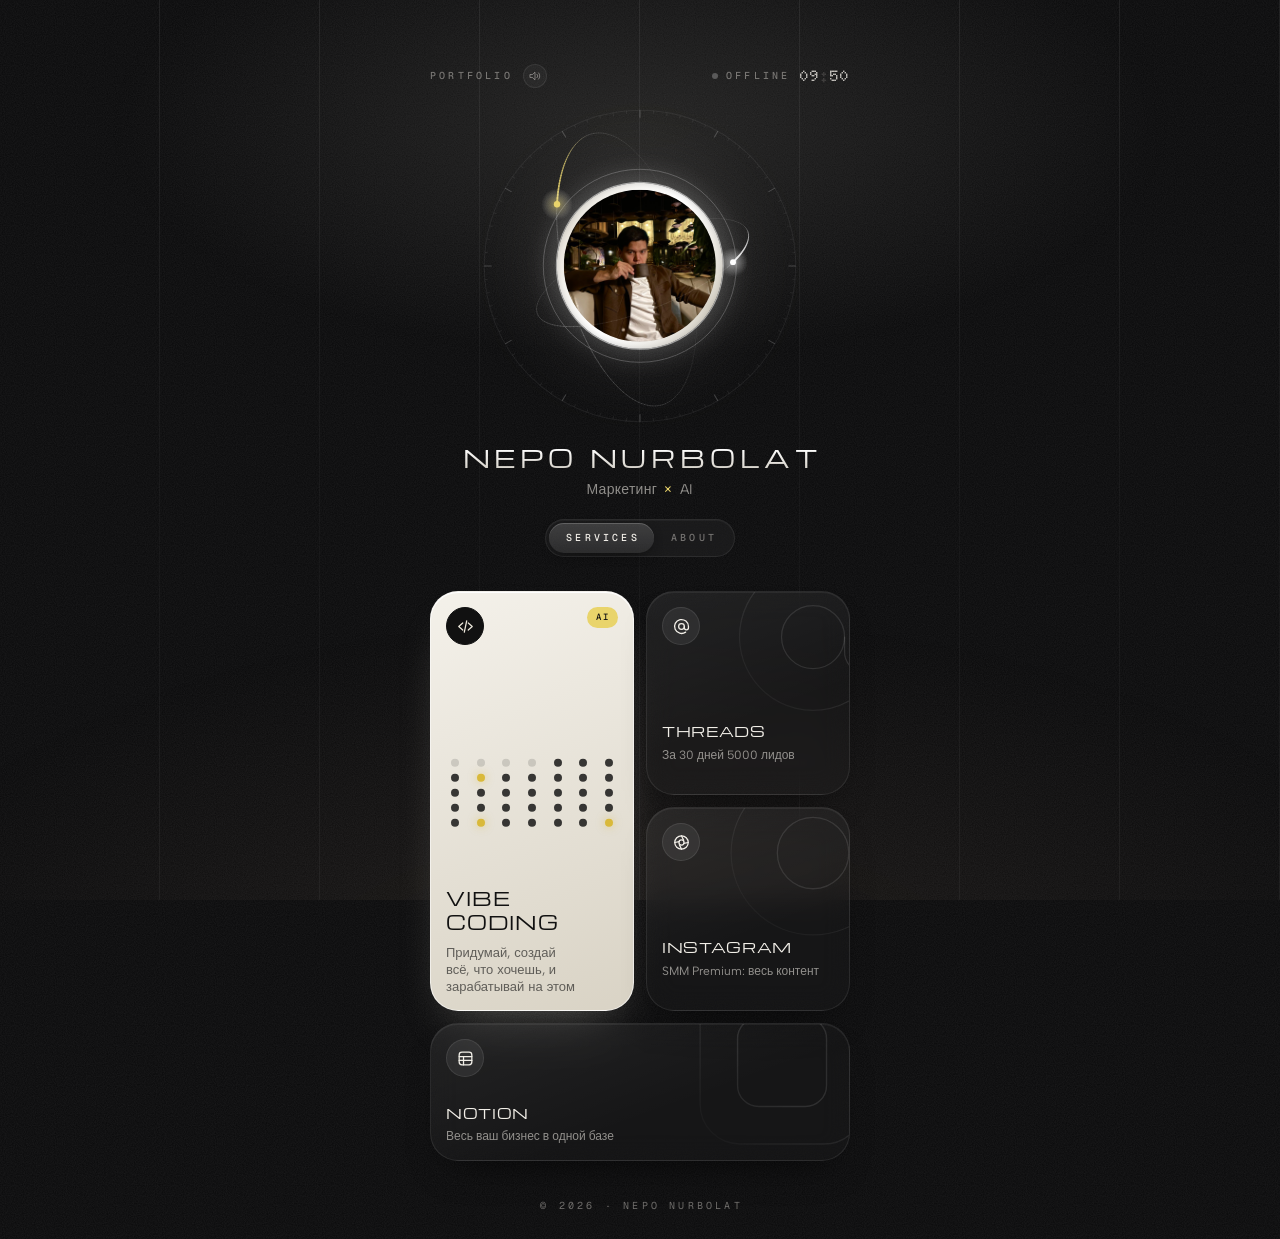
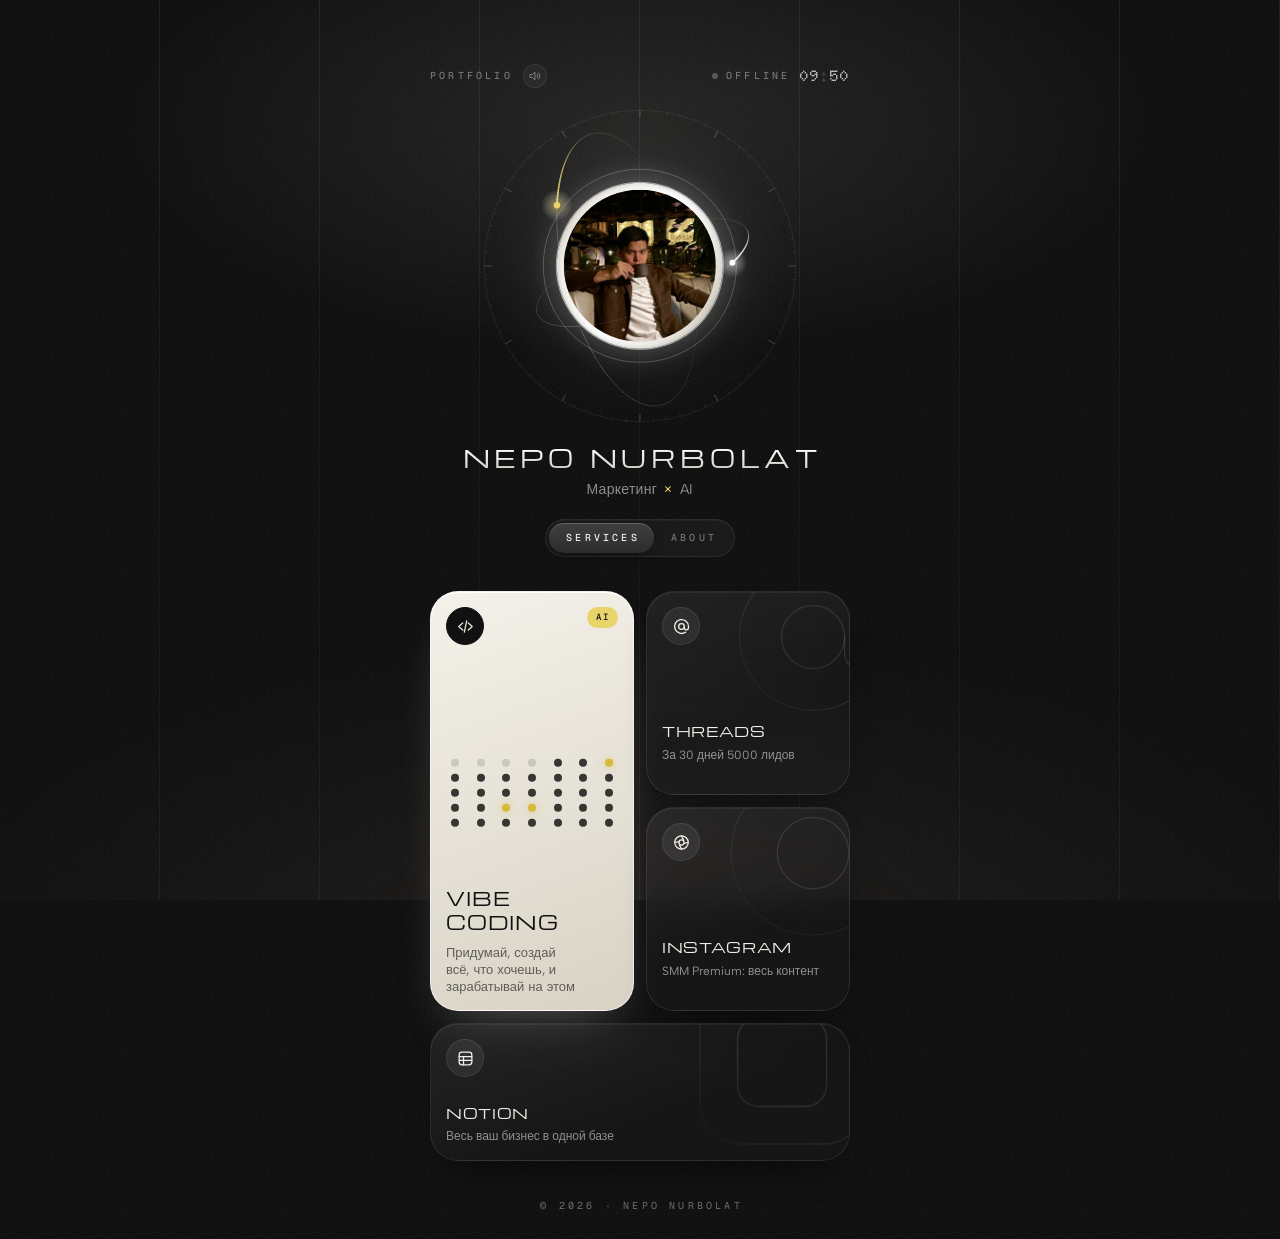
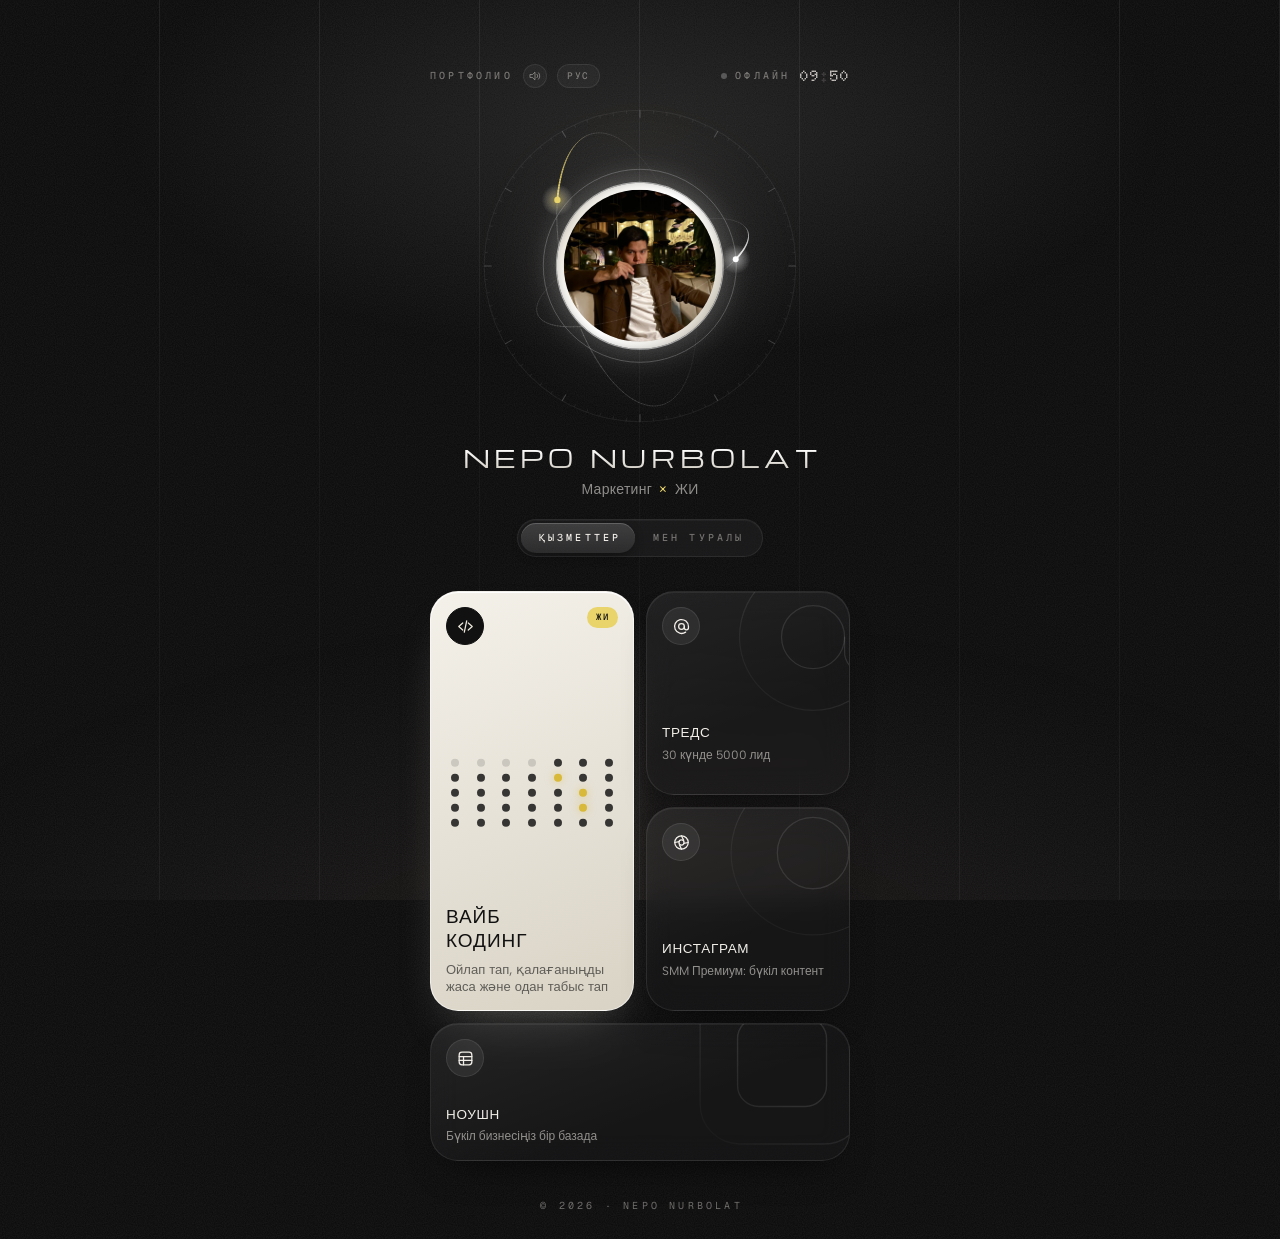
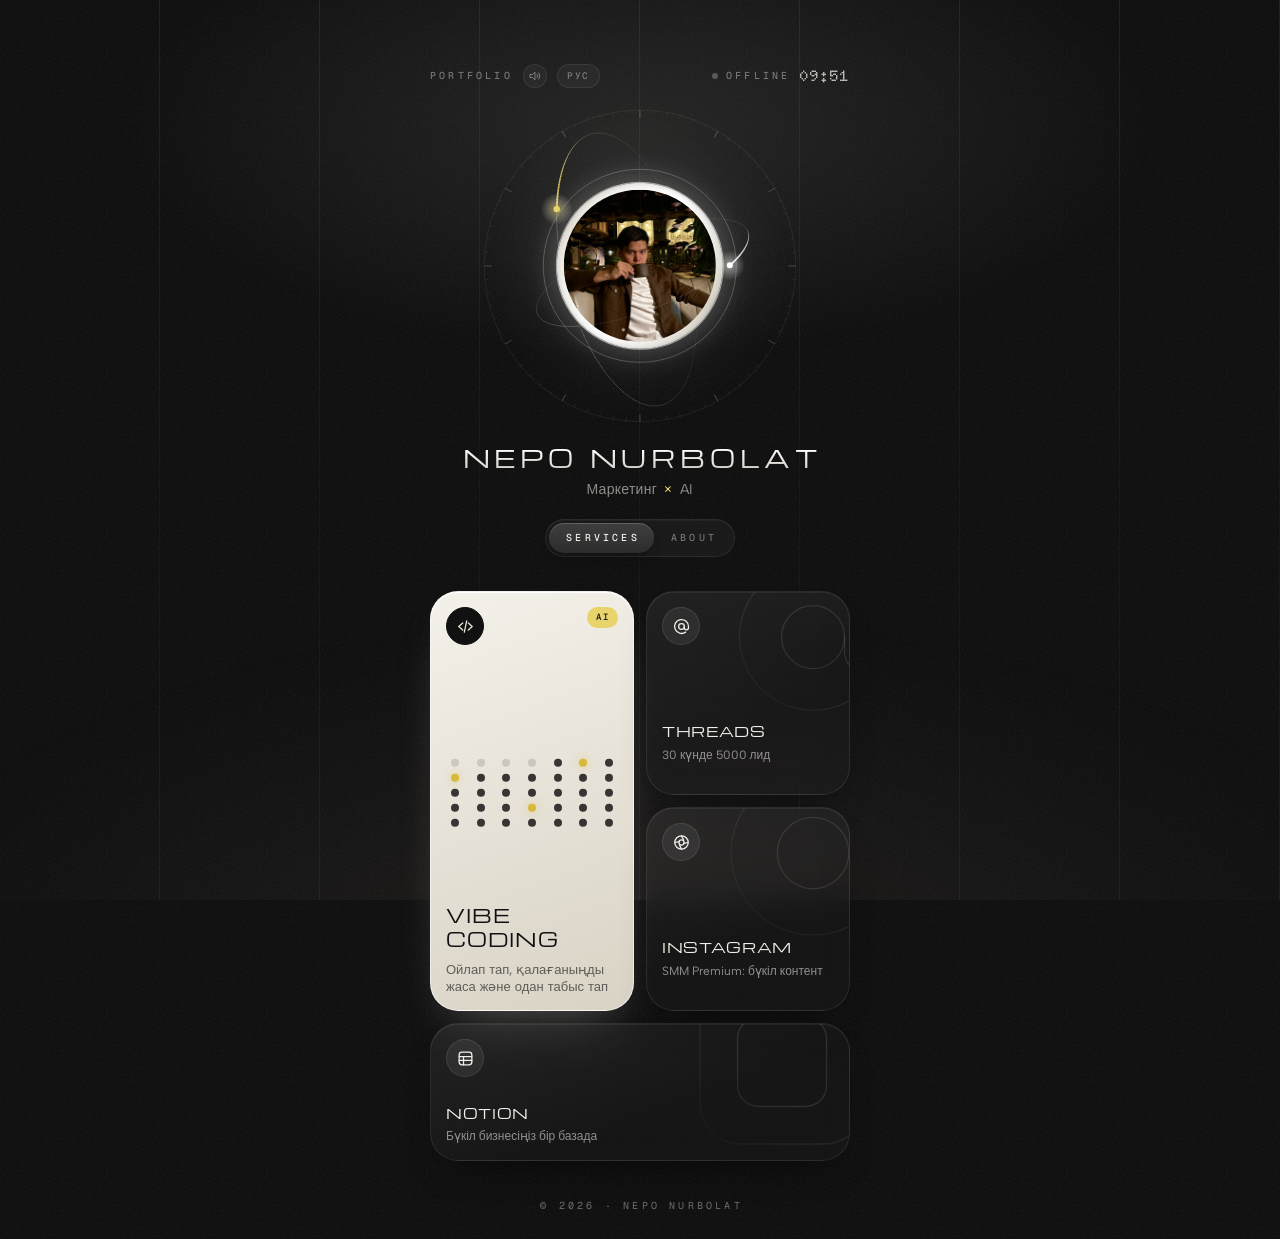
